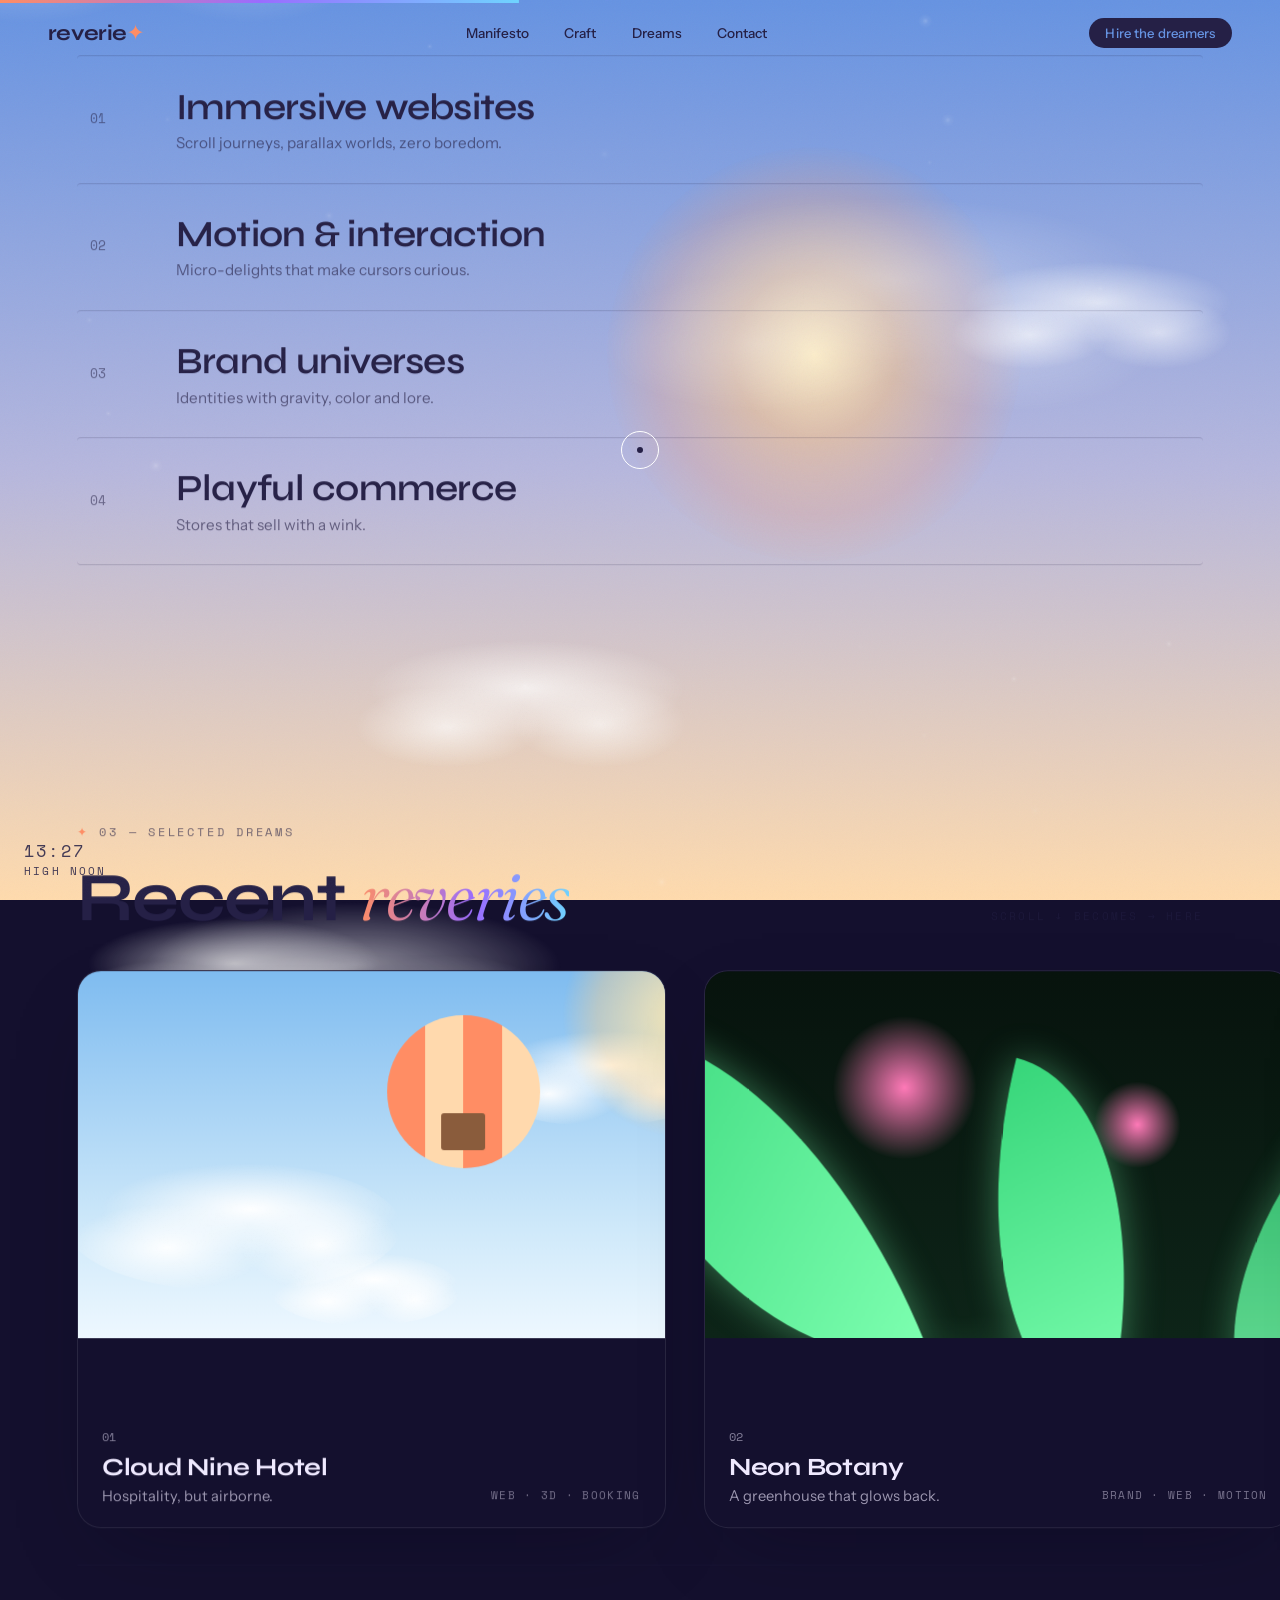
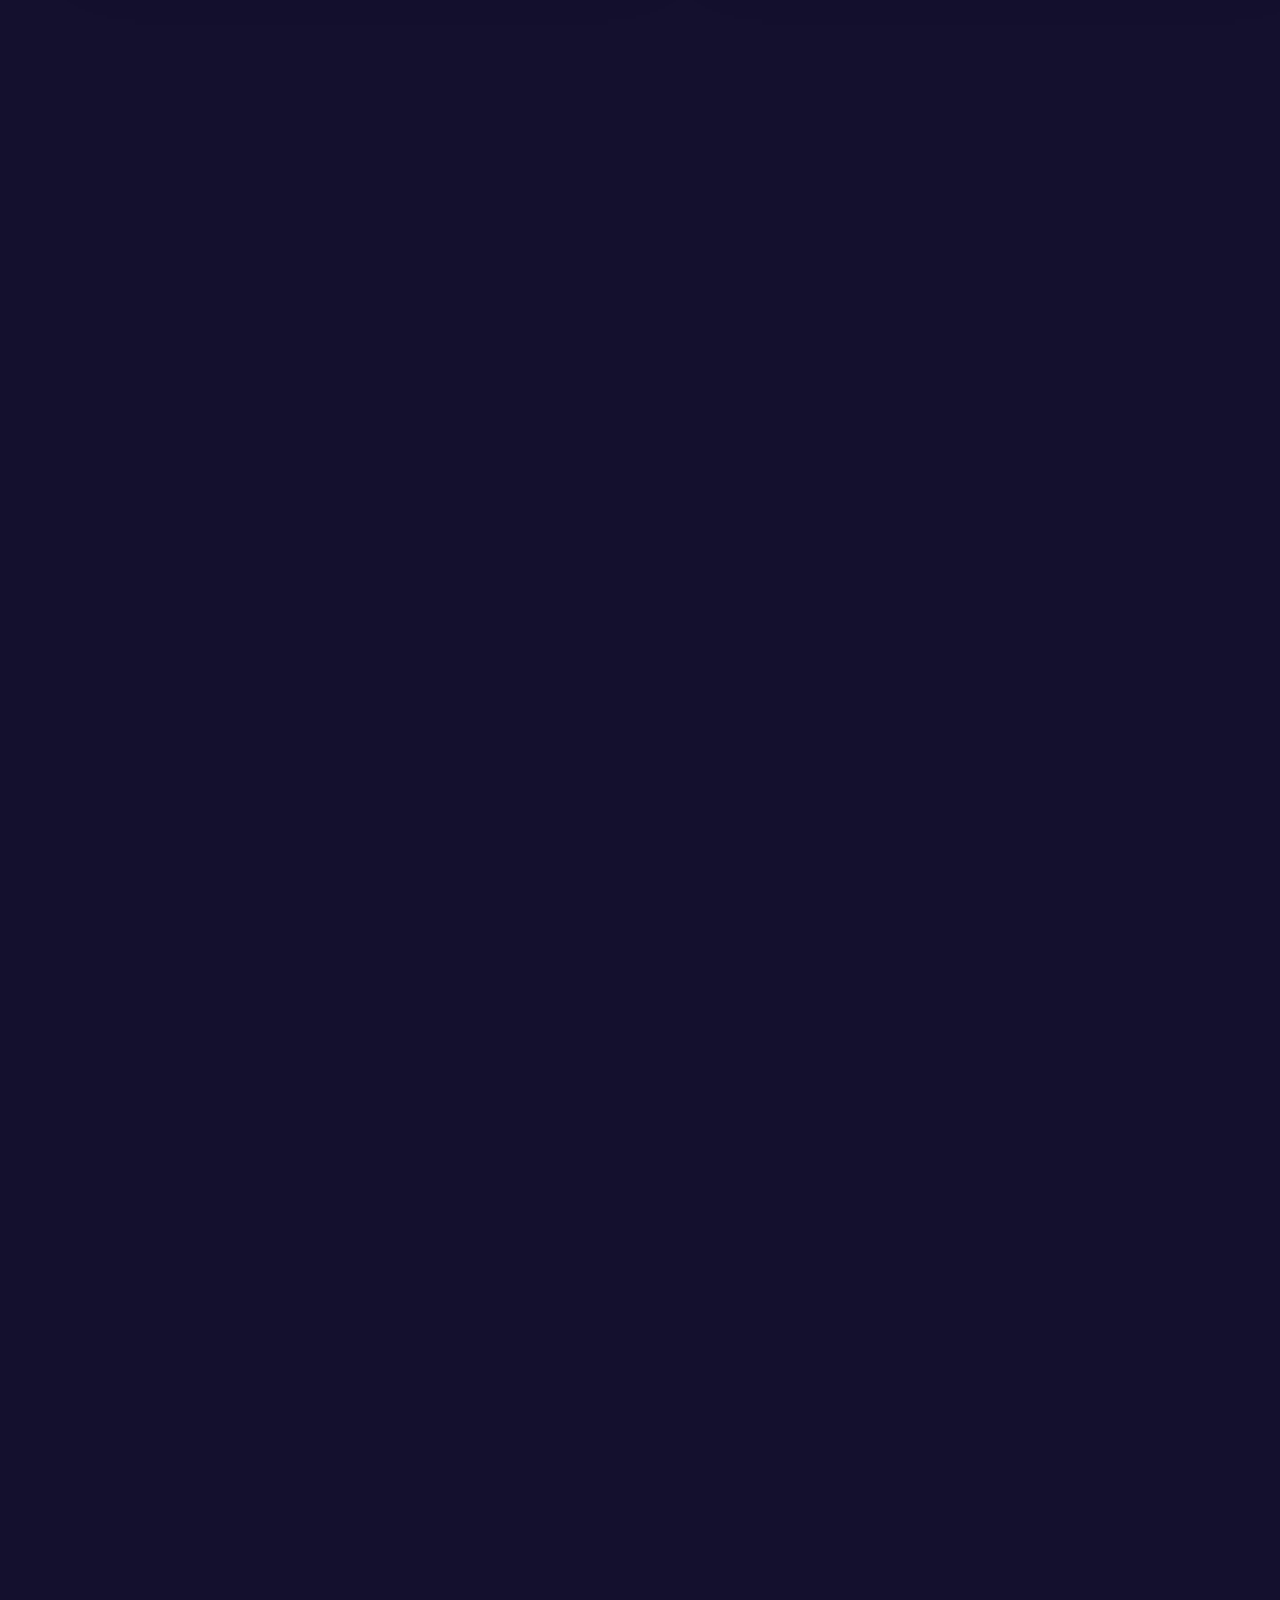
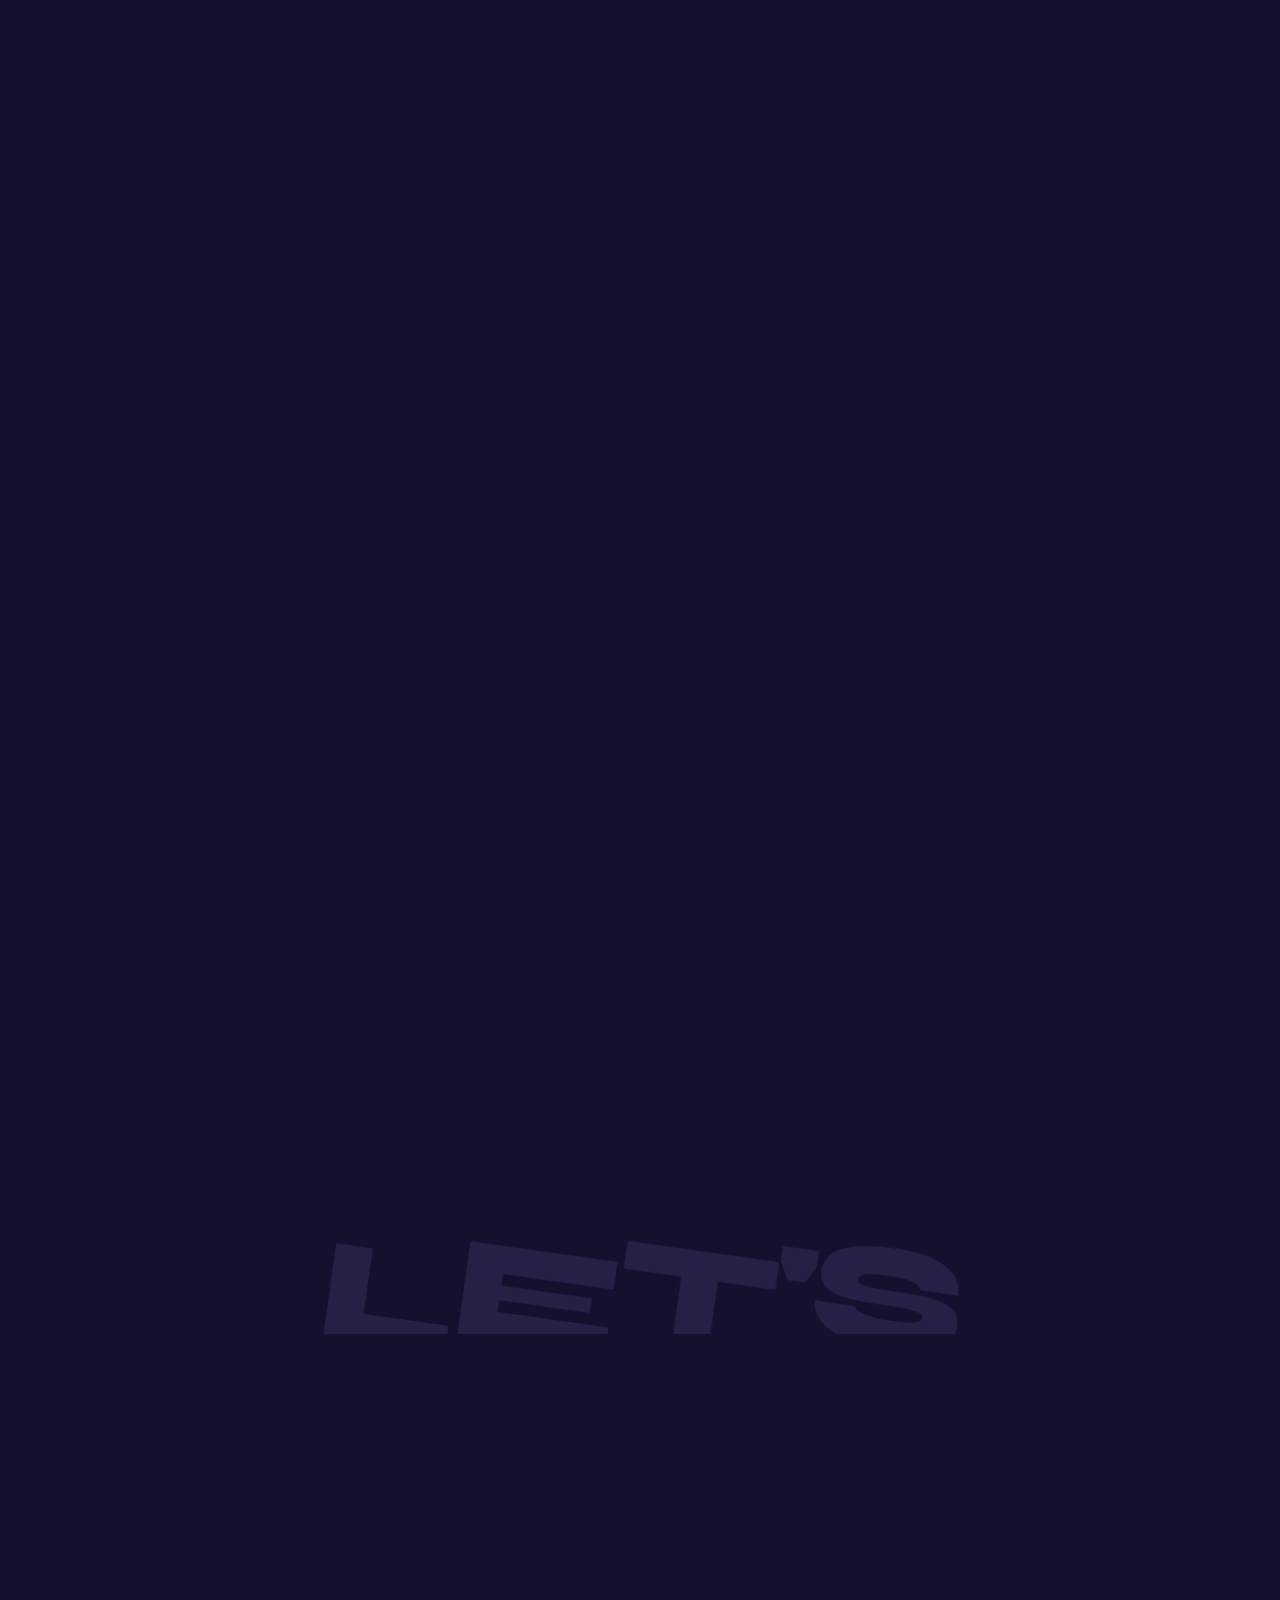
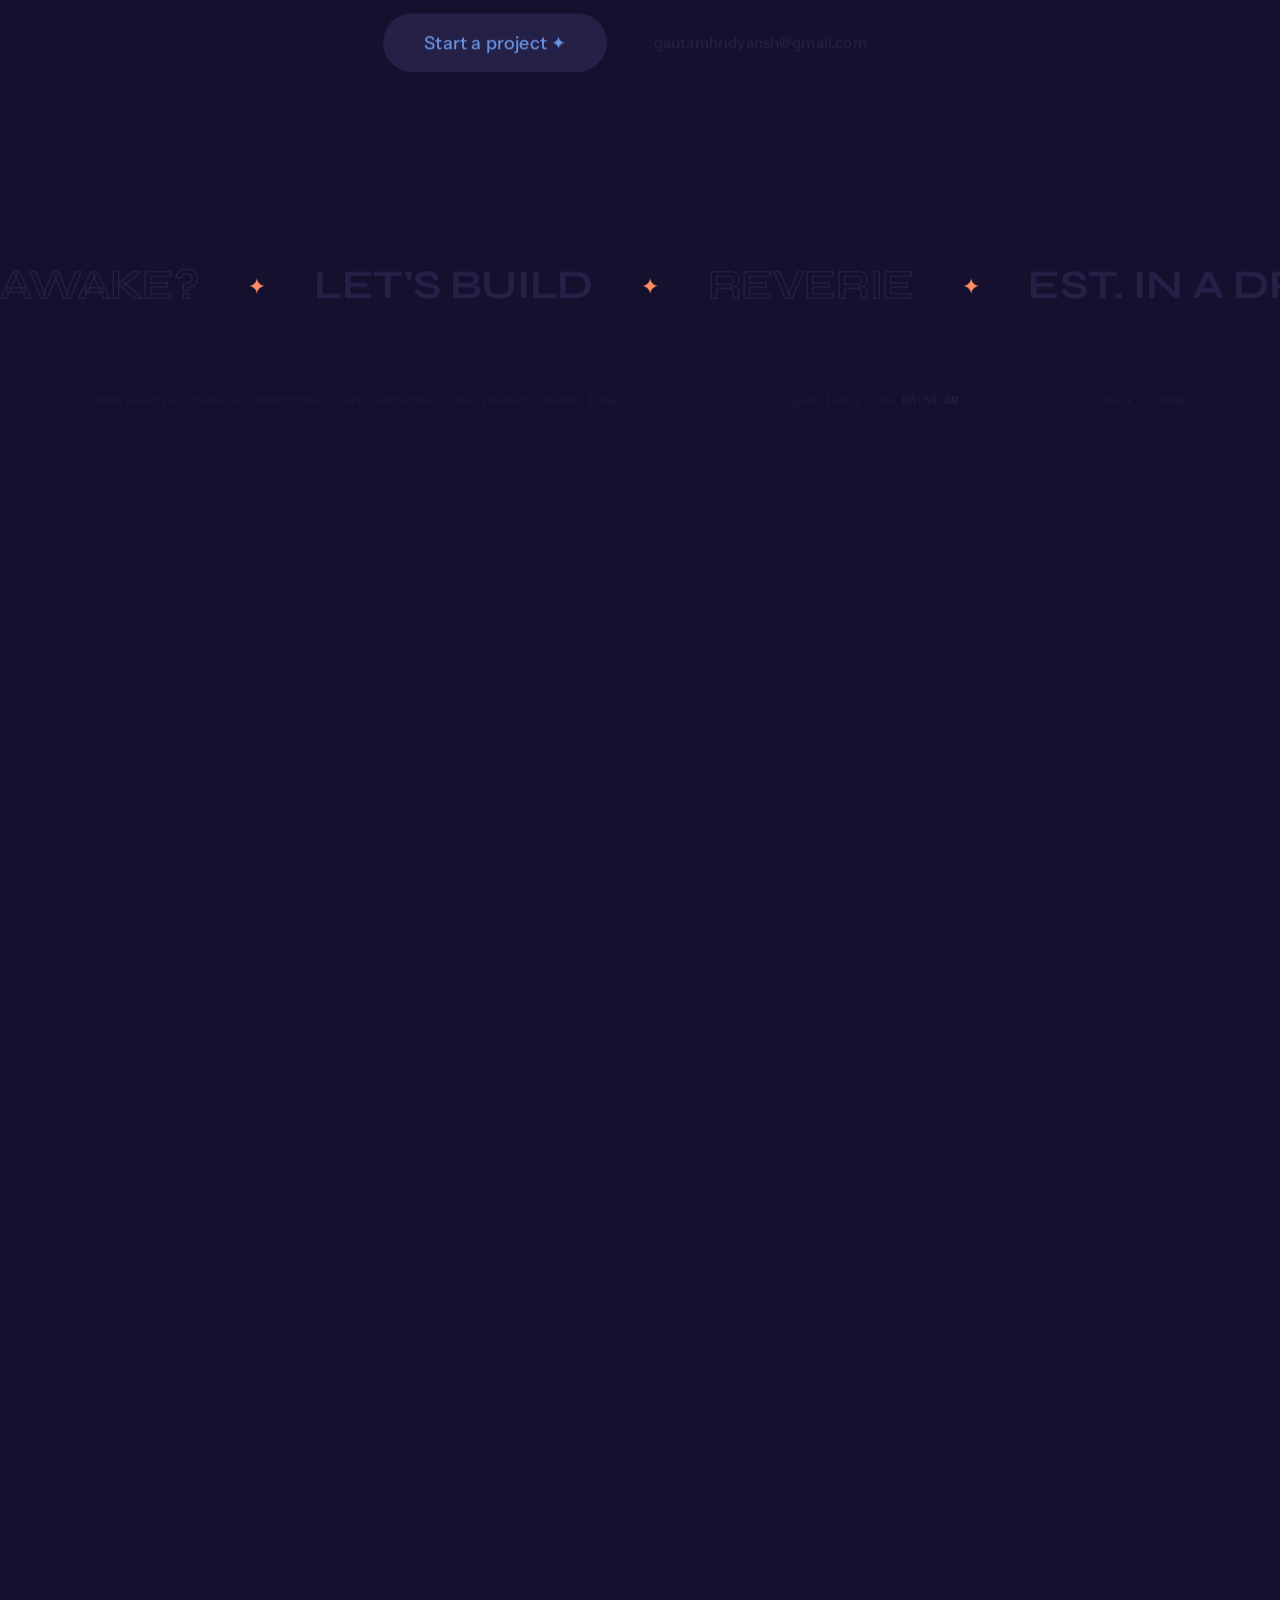
==== index.html @ 96cf9627 "Reverie + Lumen demo sites: dawn-to-midnight scroll journeys Reverie (/) — creative-studio demo: cus" ====
<!doctype html>
<html lang="en">
<head>
  <meta charset="utf-8">
  <meta name="viewport" content="width=device-width, initial-scale=1">
  <title>Reverie® — A Creative Studio for Impossible Ideas</title>
  <meta name="description" content="Reverie is a motion-first creative studio building playful, dreamlike web experiences. One scroll takes you from dawn to midnight.">
  <meta property="og:title" content="Reverie® — A Creative Studio for Impossible Ideas">
  <meta property="og:description" content="Playful, dreamlike, motion-first web experiences. Scroll from dawn to midnight.">
  <meta name="theme-color" content="#0b0820">
  <link rel="icon" href="data:image/svg+xml,%3Csvg xmlns='http://www.w3.org/2000/svg' viewBox='0 0 100 100'%3E%3Ctext y='.9em' font-size='90'%3E%E2%9C%A6%3C/text%3E%3C/svg%3E">
  <link rel="preconnect" href="https://fonts.googleapis.com">
  <link rel="preconnect" href="https://fonts.gstatic.com" crossorigin>
  <link href="https://fonts.googleapis.com/css2?family=Fraunces:ital,opsz,wght@1,9..144,300..500&family=Instrument+Sans:wght@400;500;600&family=Space+Mono&family=Syne:wght@500;600;700;800&display=swap" rel="stylesheet">
  <link rel="stylesheet" href="css/style.css">
</head>
<body>
<noscript>
  <style>
    #world{position:static!important}
    #loader,#cursor,#hint,#hud-clock,#bar,#stars,#fx,#grain{display:none!important}
    [data-reveal],[data-split],.hero-inner,.hero-cta{opacity:1!important;transform:none!important}
    body{background:#14102e;color:#efe9ff}
  </style>
</noscript>

<!-- scroll height proxy (the world itself is a fixed, translated layer) -->
<div id="spacer" aria-hidden="true"></div>

<!-- ambient backdrop layers -->
<div id="sky" aria-hidden="true"></div>
<div id="celestial" aria-hidden="true">
  <div id="sun"></div>
  <div id="moon"><i class="moon-core"></i><i class="moon-crater c1"></i><i class="moon-crater c2"></i></div>
</div>
<canvas id="stars" aria-hidden="true"></canvas>
<div id="auroras" aria-hidden="true"><i class="aurora au1"></i><i class="aurora au2"></i></div>
<div class="clouds" id="cloudsFar" aria-hidden="true"></div>
<div class="clouds" id="cloudsMid" aria-hidden="true"></div>

<!-- ✦ the world ✦ -->
<main id="world">

  <!-- HERO -->
  <section id="hero">
    <div class="hero-inner" data-speed="0.86">
      <p class="eyebrow hero-eyebrow">Reverie® — motion-first creative studio</p>
      <h1 class="hero-title">
        <span class="line clip"><span class="t-solid" data-split="chars">WE BUILD</span></span>
        <span class="line clip"><em class="t-serif" data-split="chars">impossible</em></span>
        <span class="line clip"><span class="t-solid" data-split="chars">WEBSITES</span></span>
      </h1>
      <p class="hero-sub">Playful, dreamlike web experiences with motion at the core.<br>
      One scroll takes you from dawn to midnight — go on, try it.</p>
      <div class="hero-cta">
        <a class="btn btn-solid magnetic" href="#dreams" data-cursor="link"><span class="btn-txt">See the dreams</span></a>
        <a class="btn btn-ghost magnetic" href="#contact" data-cursor="link"><span class="btn-txt">Start a project ✦</span></a>
      </div>
    </div>
    <div class="hero-orbs" aria-hidden="true">
      <div class="orb-wrap" data-depth="0.9"  style="--ox:6vw;  --oy:20vh"><i class="orb o1"></i></div>
      <div class="orb-wrap" data-depth="0.45" style="--ox:80vw; --oy:14vh"><i class="orb o2"></i></div>
      <div class="orb-wrap" data-depth="1.5"  style="--ox:72vw; --oy:66vh"><i class="orb o3"></i></div>
      <div class="orb-wrap" data-depth="0.7"  style="--ox:12vw; --oy:64vh"><i class="ring-deco"></i></div>
      <div class="orb-wrap" data-depth="1.1"  style="--ox:88vw; --oy:42vh"><i class="spark">✦</i></div>
      <div class="orb-wrap" data-depth="0.6"  style="--ox:24vw; --oy:10vh"><i class="spark s2">✦</i></div>
      <div class="orb-wrap" data-depth="1.3"  style="--ox:44vw; --oy:78vh"><i class="spark s3">✦</i></div>
    </div>
  </section>

  <!-- MARQUEE -->
  <div class="marquee" aria-hidden="true">
    <div class="mq-track">
      <span class="mq-item solid">Parallax worlds</span><span class="mq-star">✦</span>
      <span class="mq-item outline">Lucid scrolling</span><span class="mq-star">✦</span>
      <span class="mq-item solid">Motion graphics</span><span class="mq-star">✦</span>
      <span class="mq-item outline">Micro-delights</span><span class="mq-star">✦</span>
      <span class="mq-item solid">3D tilt</span><span class="mq-star">✦</span>
      <span class="mq-item outline">Magnetic buttons</span><span class="mq-star">✦</span>
      <span class="mq-item solid">Dream logic</span><span class="mq-star">✦</span>
      <!-- duplicate for seamless loop -->
      <span class="mq-item solid">Parallax worlds</span><span class="mq-star">✦</span>
      <span class="mq-item outline">Lucid scrolling</span><span class="mq-star">✦</span>
      <span class="mq-item solid">Motion graphics</span><span class="mq-star">✦</span>
      <span class="mq-item outline">Micro-delights</span><span class="mq-star">✦</span>
      <span class="mq-item solid">3D tilt</span><span class="mq-star">✦</span>
      <span class="mq-item outline">Magnetic buttons</span><span class="mq-star">✦</span>
      <span class="mq-item solid">Dream logic</span><span class="mq-star">✦</span>
    </div>
  </div>

  <!-- MANIFESTO — pinned, words reveal as you scroll -->
  <section id="manifesto" class="pin" data-pin>
    <div class="pin-stick">
      <div class="wrap mani-wrap">
        <p class="eyebrow">01 — Manifesto</p>
        <p class="mani" id="mani">Most websites are awake. Ours are <em>lucid.</em> We mix motion, story and a little mischief until your brand stops feeling like a page — and starts feeling like a <em>place</em> people never want to leave.</p>
        <p class="mani-hint">keep scrolling — the words follow you</p>
      </div>
    </div>
  </section>

  <!-- CRAFT / SERVICES -->
  <section id="craft">
    <div class="wrap">
      <p class="eyebrow" data-reveal>02 — What we conjure</p>
      <h2 class="h2" data-reveal data-d="1">Craft, <em>but make it float.</em></h2>
      <ul class="rows">
        <li class="row" data-peek="1" data-reveal data-cursor="link">
          <span class="r-num">01</span>
          <span class="r-main"><span class="r-title">Immersive websites</span><span class="r-tag">Scroll journeys, parallax worlds, zero boredom.</span></span>
          <span class="r-arr">→</span>
        </li>
        <li class="row" data-peek="2" data-reveal data-d="1" data-cursor="link">
          <span class="r-num">02</span>
          <span class="r-main"><span class="r-title">Motion &amp; interaction</span><span class="r-tag">Micro-delights that make cursors curious.</span></span>
          <span class="r-arr">→</span>
        </li>
        <li class="row" data-peek="3" data-reveal data-d="2" data-cursor="link">
          <span class="r-num">03</span>
          <span class="r-main"><span class="r-title">Brand universes</span><span class="r-tag">Identities with gravity, color and lore.</span></span>
          <span class="r-arr">→</span>
        </li>
        <li class="row" data-peek="4" data-reveal data-d="3" data-cursor="link">
          <span class="r-num">04</span>
          <span class="r-main"><span class="r-title">Playful commerce</span><span class="r-tag">Stores that sell with a wink.</span></span>
          <span class="r-arr">→</span>
        </li>
      </ul>
    </div>
    <div id="peek" aria-hidden="true"></div>
  </section>

  <!-- DREAMS — pinned horizontal gallery -->
  <section id="dreams" class="pin" data-pin data-gallery>
    <div class="pin-stick">
      <div class="wrap gal-head">
        <div>
          <p class="eyebrow">03 — Selected dreams</p>
          <h2 class="h2">Recent <em>reveries</em></h2>
        </div>
        <p class="gal-hint">scroll ↓ becomes → here</p>
      </div>
      <div id="track">

        <article class="dream tilt" data-cursor="view">
          <div class="dream-inner">
            <div class="dream-art art-hotel">
              <div class="scene">
                <i class="puff p1"></i><i class="puff p2"></i><i class="puff p3"></i>
                <i class="balloon"></i><i class="basket"></i>
                <i class="mini-sun"></i>
              </div>
            </div>
            <div class="dream-meta">
              <div><span class="d-index">01</span><h3>Cloud Nine Hotel</h3><p>Hospitality, but airborne.</p></div>
              <span class="d-tags">Web · 3D · Booking</span>
            </div>
            <i class="glare"></i>
          </div>
        </article>

        <article class="dream tilt" data-cursor="view">
          <div class="dream-inner">
            <div class="dream-art art-botany">
              <div class="scene">
                <i class="leaf l1"></i><i class="leaf l2"></i><i class="leaf l3"></i>
                <i class="bloom b1"></i><i class="bloom b2"></i>
                <i class="glow-pool"></i>
              </div>
            </div>
            <div class="dream-meta">
              <div><span class="d-index">02</span><h3>Neon Botany</h3><p>A greenhouse that glows back.</p></div>
              <span class="d-tags">Brand · Web · Motion</span>
            </div>
            <i class="glare"></i>
          </div>
        </article>

        <article class="dream tilt" data-cursor="view">
          <div class="dream-inner">
            <div class="dream-art art-orbit">
              <div class="scene">
                <i class="orbit-ring r1"></i><i class="orbit-ring r2"></i>
                <i class="planet"></i><i class="planet-ring"></i>
                <i class="sat"></i>
                <div class="eq"><i></i><i></i><i></i><i></i><i></i></div>
              </div>
            </div>
            <div class="dream-meta">
              <div><span class="d-index">03</span><h3>Orbit Radio</h3><p>Music broadcast from the moon.</p></div>
              <span class="d-tags">Web app · Audio · Identity</span>
            </div>
            <i class="glare"></i>
          </div>
        </article>

        <article class="dream tilt" data-cursor="view">
          <div class="dream-inner">
            <div class="dream-art art-arcade">
              <div class="scene">
                <i class="retro-sun"></i>
                <i class="grid-floor"></i>
              </div>
            </div>
            <div class="dream-meta">
              <div><span class="d-index">04</span><h3>Midnight Arcade</h3><p>Play after dark.</p></div>
              <span class="d-tags">Campaign · WebGL · Games</span>
            </div>
            <i class="glare"></i>
          </div>
        </article>

        <article class="dream tilt" data-cursor="view">
          <div class="dream-inner">
            <div class="dream-art art-planets">
              <div class="scene">
                <i class="paper-orbit"></i>
                <i class="pp pp1"></i>
                <i class="pp pp2"><i class="pp-ring"></i></i>
                <i class="pp pp3 face"></i>
                <span class="pp-star s1">✦</span><span class="pp-star s2">✦</span>
              </div>
            </div>
            <div class="dream-meta">
              <div><span class="d-index">05</span><h3>Paper Planets</h3><p>A storybook solar system.</p></div>
              <span class="d-tags">Editorial · Illustration · Web</span>
            </div>
            <i class="glare"></i>
          </div>
        </article>

        <article class="dream dream-cta" data-cursor="link" id="yourDream">
          <div class="dream-inner">
            <p class="cta-big">Your dream<br><em>here</em> →</p>
            <p class="cta-small">this slot is reserved for you</p>
          </div>
        </article>

      </div>
      <div class="gal-progress"><i id="galBar"></i></div>
    </div>
  </section>

  <!-- STATS -->
  <section id="stats">
    <div class="wrap stats-grid">
      <div class="stat" data-reveal><span class="stat-n"><span class="counter" data-count="37">0</span></span><span class="stat-l">worlds built</span></div>
      <div class="stat" data-reveal data-d="1"><span class="stat-n"><span class="counter" data-count="214">0</span>%</span><span class="stat-l">avg. sparkle increase</span></div>
      <div class="stat" data-reveal data-d="2"><span class="stat-n"><span class="counter" data-count="0" data-from="25">25</span></span><span class="stat-l">templates used, ever</span></div>
      <div class="stat" data-reveal data-d="3"><span class="stat-n"><span class="counter" data-count="inf">1</span></span><span class="stat-l">curiosity</span></div>
    </div>
  </section>

  <!-- NIGHT QUOTE -->
  <section id="night">
    <div class="wrap night-wrap">
      <p class="eyebrow" data-reveal>What clients dream about us</p>
      <blockquote class="quote" data-reveal="blur" data-d="1">“Working with Reverie felt like lucid dreaming — we pointed at something impossible and woke up with it <em>shipped.</em>”</blockquote>
      <p class="quote-who" data-reveal data-d="2"><i class="avatar">AK</i> Aanya Kapoor — founder, Somewhere Inc.</p>
    </div>
  </section>

  <!-- CONTACT -->
  <section id="contact">
    <div class="wrap contact-wrap">
      <p class="eyebrow" data-reveal>04 — Wake up with us</p>
      <h2 class="giant clip"><span class="wave" data-split="chars">LET'S DREAM</span></h2>
      <p class="giant-em clip"><em class="wave" data-split="chars">together</em></p>
      <p class="c-sub" data-reveal>Tell us the impossible thing. We'll bring the clouds.</p>
      <div class="hero-cta" data-reveal data-d="2">
        <a class="btn btn-solid btn-big magnetic" href="mailto:gautamhridyansh@gmail.com?subject=Let%27s%20build%20a%20dream%20%E2%9C%A6" data-cursor="link"><span class="btn-txt">Start a project ✦</span></a>
        <button class="btn btn-ghost magnetic" id="copyEmail" data-cursor="link" type="button"><span class="btn-txt">gautamhridyansh@gmail.com</span></button>
      </div>
    </div>
  </section>

  <!-- FOOTER -->
  <footer>
    <div class="marquee foot-mq" aria-hidden="true">
      <div class="mq-track">
        <span class="mq-item outline">Awake?</span><span class="mq-star">✦</span>
        <span class="mq-item solid">Let's build</span><span class="mq-star">✦</span>
        <span class="mq-item outline">Reverie</span><span class="mq-star">✦</span>
        <span class="mq-item solid">Est. in a dream</span><span class="mq-star">✦</span>
        <span class="mq-item outline">Awake?</span><span class="mq-star">✦</span>
        <span class="mq-item solid">Let's build</span><span class="mq-star">✦</span>
        <span class="mq-item outline">Reverie</span><span class="mq-star">✦</span>
        <span class="mq-item solid">Est. in a dream</span><span class="mq-star">✦</span>
      </div>
    </div>
    <div class="wrap foot-row">
      <span>© 2026 Reverie Studio — handcrafted, zero templates · <a href="lumen/" class="totop" data-cursor="link">our product dream: lumen° →</a></span>
      <span class="foot-time">your local time&nbsp;<b id="localTime">--:--</b></span>
      <a href="#hero" class="totop" data-cursor="link">back to dawn ↑</a>
    </div>
  </footer>

</main>

<!-- foreground ambient -->
<div class="clouds near" id="cloudsNear" aria-hidden="true"></div>
<canvas id="fx" aria-hidden="true"></canvas>
<div id="grain" aria-hidden="true"></div>

<!-- HUD -->
<div id="bar" aria-hidden="true"></div>
<div id="hud-clock" class="hud" aria-hidden="true"><b id="clockTime">05:47</b><span id="clockLabel">dawn</span></div>
<div id="hint" class="hud" aria-hidden="true"><span>scroll into the dream</span><i></i></div>

<nav id="nav">
  <a class="logo" href="#hero" data-cursor="link">reverie<span class="logo-star">✦</span></a>
  <div class="nav-links">
    <a href="#manifesto" data-cursor="link">Manifesto</a>
    <a href="#craft" data-cursor="link">Craft</a>
    <a href="#dreams" data-cursor="link">Dreams</a>
    <a href="#contact" data-cursor="link">Contact</a>
  </div>
  <a class="btn btn-pill magnetic" href="#contact" data-cursor="link"><span class="btn-txt">Hire the dreamers</span></a>
</nav>

<div id="toast" role="status" aria-live="polite"></div>

<div id="cursor" aria-hidden="true">
  <div class="c-ring"></div>
  <div class="c-label"></div>
  <div class="c-dot"></div>
</div>

<div id="loader" aria-hidden="true">
  <div class="load-center">
    <div class="load-mark">✦</div>
    <div class="load-pct" id="loadPct">00</div>
    <div class="load-word" id="loadWord">gathering stardust…</div>
  </div>
</div>

<script src="js/main.js" defer></script>
</body>
</html>
---- css/style.css ----
/* ============================================================
   REVERIE® — one scroll from dawn to midnight
   Hand-built. No frameworks, no templates.
   ============================================================ */

/* ---------- tokens ---------- */
:root {
  /* theme channels — LIVE-UPDATED BY JS as you scroll through the day */
  --ink: 36, 26, 68;        /* text color (rgb triplet) */
  --paper: 242, 168, 192;   /* text-on-ink color (rgb triplet) */

  /* fixed accents */
  --a1: #ff8d64;  /* coral */
  --a2: #9a6cff;  /* violet */
  --a3: #6fd4ff;  /* sky */
  --a4: #7dffb0;  /* mint */

  --f-disp: 'Syne', system-ui, sans-serif;
  --f-serif: 'Fraunces', Georgia, serif;
  --f-body: 'Instrument Sans', system-ui, -apple-system, sans-serif;
  --f-mono: 'Space Mono', ui-monospace, monospace;

  --e-out: cubic-bezier(.19, 1, .22, 1);
  --e-spring: cubic-bezier(.34, 1.56, .64, 1);
  --e-io: cubic-bezier(.76, 0, .24, 1);
}

/* ---------- base ---------- */
*, *::before, *::after { box-sizing: border-box; margin: 0; padding: 0; }

html {
  overflow-x: clip;
  scrollbar-gutter: stable;
}
html.lock { overflow: hidden; }

body {
  font-family: var(--f-body);
  color: rgb(var(--ink));
  background: #14102e; /* only visible for a frame before JS paints the sky */
  -webkit-font-smoothing: antialiased;
  text-rendering: optimizeLegibility;
  overflow-x: clip;
  overscroll-behavior-y: none;
}

::selection { background: var(--a2); color: #fff; }

:focus-visible { outline: 2px dashed var(--a2); outline-offset: 3px; border-radius: 4px; }

::-webkit-scrollbar { width: 11px; }
::-webkit-scrollbar-track { background: transparent; }
::-webkit-scrollbar-thumb {
  background: linear-gradient(180deg, var(--a1), var(--a2));
  border-radius: 99px;
  border: 3px solid transparent;
  background-clip: content-box;
}
@supports (scrollbar-color: red blue) {
  html { scrollbar-color: #9a6cff transparent; scrollbar-width: thin; }
}

body.fine, body.fine * { cursor: none !important; }

a { color: inherit; text-decoration: none; }
button { font: inherit; color: inherit; background: none; border: 0; }
img, svg, canvas { display: block; max-width: 100%; }

#spacer { width: 1px; }

/* ---------- shared bits ---------- */
.wrap { width: min(1200px, 88vw); margin-inline: auto; }

.eyebrow {
  font: 400 .72rem/1.4 var(--f-mono);
  text-transform: uppercase;
  letter-spacing: .24em;
  color: rgba(var(--ink), .62);
}
.eyebrow::before { content: '✦ '; color: var(--a1); }

.h2 {
  font: 700 clamp(2.3rem, 5.4vw, 4.4rem)/1.05 var(--f-disp);
  letter-spacing: -.02em;
  margin-top: 1.2rem;
}

/* dreamy italic accents */
.h2 em, .mani .mword.it, .quote em, .cta-big em {
  font-family: var(--f-serif);
  font-style: italic;
  font-weight: 340;
  background: linear-gradient(92deg, var(--a1), var(--a2) 55%, var(--a3));
  -webkit-background-clip: text;
  background-clip: text;
  -webkit-text-fill-color: transparent;
}

.clip { display: block; overflow: hidden; padding-block: .09em; margin-block: -.09em; }

/* split-text chars — animate in when parent gets .in */
[data-split] .word { display: inline-block; white-space: nowrap; }
[data-split] .ch {
  display: inline-block;
  transform: translateY(135%) rotate(8deg);
  transition: transform .95s var(--e-out);
  transition-delay: calc(var(--i) * 32ms);
  will-change: transform;
}
[data-split].in .ch { transform: none; }
/* after the entrance settles, chars become snappy + hoverable */
[data-split].settled .ch { transition: transform .3s var(--e-spring); transition-delay: 0s; }
.wave.settled .ch:hover { transform: translateY(-.12em) rotate(-5deg) scale(1.06); }

.t-serif .ch, .giant-em .ch {
  font-family: var(--f-serif);
  font-style: italic;
  font-weight: 340;
  background: linear-gradient(120deg, var(--a1), var(--a2));
  -webkit-background-clip: text;
  background-clip: text;
  -webkit-text-fill-color: transparent;
  filter: hue-rotate(calc(var(--i) * 7deg));
}

/* scroll reveals */
[data-reveal] {
  opacity: 0;
  transform: translateY(32px);
  transition:
    opacity 1s var(--e-out),
    transform 1s var(--e-out),
    filter 1s var(--e-out);
  transition-delay: calc(var(--rd, 0) * 100ms);
}
[data-reveal="blur"] { filter: blur(10px); }
[data-reveal].in { opacity: 1; transform: none; filter: blur(0); }

/* ---------- buttons ---------- */
.btn {
  position: relative;
  display: inline-flex;
  align-items: center;
  justify-content: center;
  padding: .95em 1.9em;
  border-radius: 999px;
  font: 500 .95rem/1 var(--f-body);
  letter-spacing: .01em;
  overflow: hidden;
  transition: color .35s, border-color .35s, background .35s, transform .5s var(--e-spring);
  will-change: transform;
}
.btn .btn-txt { position: relative; z-index: 1; display: inline-block; transition: transform .5s var(--e-spring); }
.btn::before {
  content: '';
  position: absolute; inset: 0;
  background: linear-gradient(100deg, var(--a1), var(--a2));
  transform: translateY(102%);
  transition: transform .4s var(--e-out);
  border-radius: inherit;
}
.btn:hover::before { transform: translateY(0); }
.btn-solid { background: rgb(var(--ink)); color: rgb(var(--paper)); }
.btn-solid:hover { color: #fff; }
.btn-ghost { border: 1px solid rgba(var(--ink), .35); color: rgb(var(--ink)); }
.btn-ghost:hover { color: #fff; border-color: transparent; }
.btn-pill { padding: .65em 1.25em; font-size: .82rem; background: rgb(var(--ink)); color: rgb(var(--paper)); }
.btn-pill:hover { color: #fff; }
.btn-big { padding: 1.15em 2.3em; font-size: 1.12rem; }

/* ============================================================
   FIXED AMBIENT LAYERS (painted by JS as you scroll)
   ============================================================ */

#sky {
  position: fixed; inset: 0; z-index: 1;
  background: linear-gradient(180deg, #8f7bd8 0%, #f2a8c0 52%, #ffd9ad 100%);
  pointer-events: none;
}

#celestial { position: fixed; inset: 0; z-index: 2; pointer-events: none; }
#sun {
  position: absolute; top: 0; left: 0;
  width: 46vmin; height: 46vmin; margin: -23vmin 0 0 -23vmin;
  border-radius: 50%;
  background: radial-gradient(circle,
    rgba(255, 236, 190, .95) 0%,
    rgba(255, 197, 132, .55) 28%,
    rgba(255, 160, 110, .22) 55%,
    transparent 72%);
  will-change: transform, opacity;
}
#moon {
  position: absolute; top: 0; left: 0;
  width: 11vmin; height: 11vmin; margin: -5.5vmin 0 0 -5.5vmin;
  will-change: transform, opacity;
}
#moon::before { /* halo */
  content: '';
  position: absolute; inset: -120%;
  border-radius: 50%;
  background: radial-gradient(circle, rgba(220, 226, 255, .28) 0%, transparent 62%);
}
.moon-core {
  position: absolute; inset: 0;
  border-radius: 50%;
  background: radial-gradient(circle at 36% 32%, #fdfaef, #d8d4e8 68%, #b6b0d4);
  box-shadow: 0 0 40px rgba(226, 222, 255, .35);
}
.moon-crater { position: absolute; border-radius: 50%; background: rgba(148, 140, 190, .35); }
.moon-crater.c1 { width: 22%; height: 22%; top: 24%; left: 56%; }
.moon-crater.c2 { width: 14%; height: 14%; top: 58%; left: 30%; }

#stars { position: fixed; inset: 0; z-index: 3; pointer-events: none; }

#auroras { position: fixed; inset: 0; z-index: 4; pointer-events: none; overflow: hidden; }
.aurora {
  position: absolute;
  width: 130vw; height: 46vh;
  border-radius: 50%;
  opacity: 0; /* JS drives with night depth */
  will-change: opacity, transform;
}
.aurora.au1 {
  top: -6vh; left: -22vw;
  background: linear-gradient(100deg, transparent 8%, rgba(125, 255, 176, .16) 34%, rgba(111, 212, 255, .17) 56%, transparent 88%);
  transform: rotate(-9deg);
  animation: auroraDrift 17s ease-in-out infinite alternate;
}
.aurora.au2 {
  top: 4vh; right: -30vw;
  background: linear-gradient(80deg, transparent 10%, rgba(154, 108, 255, .18) 40%, rgba(255, 141, 100, .1) 64%, transparent 90%);
  transform: rotate(7deg);
  animation: auroraDrift 23s ease-in-out infinite alternate-reverse;
}
@keyframes auroraDrift {
  from { translate: 0 0; scale: 1; }
  to   { translate: 4vw 2.5vh; scale: 1.06 1.12; }
}

.clouds { position: fixed; inset: 0; pointer-events: none; will-change: transform; }
#cloudsFar { z-index: 5; }
#cloudsMid { z-index: 5; }
#cloudsNear { z-index: 12; }
.cloud {
  position: absolute; top: 0; left: 0;
  width: var(--w, 30vw);
  aspect-ratio: 2.6 / 1;
  background:
    radial-gradient(closest-side at 28% 68%, rgba(255, 255, 255, .9), transparent),
    radial-gradient(closest-side at 52% 38%, rgba(255, 255, 255, .95), transparent),
    radial-gradient(closest-side at 74% 66%, rgba(255, 255, 255, .85), transparent);
  will-change: transform;
}

#world { position: fixed; top: 0; left: 0; width: 100%; z-index: 10; will-change: transform; }

#fx { position: fixed; inset: 0; z-index: 13; pointer-events: none; }

#grain {
  position: fixed; inset: 0; z-index: 14;
  pointer-events: none;
  opacity: .05;
  background-image: url("data:image/svg+xml,%3Csvg xmlns='http://www.w3.org/2000/svg' width='180' height='180'%3E%3Cfilter id='n'%3E%3CfeTurbulence type='fractalNoise' baseFrequency='0.9' numOctaves='2' stitchTiles='stitch'/%3E%3C/filter%3E%3Crect width='100%25' height='100%25' filter='url(%23n)' opacity='0.7'/%3E%3C/svg%3E");
  animation: grainJump .9s steps(1) infinite;
}
@keyframes grainJump {
  0%   { background-position: 0 0; }
  20%  { background-position: -60px 40px; }
  40%  { background-position: 40px -70px; }
  60%  { background-position: -80px -30px; }
  80%  { background-position: 70px 60px; }
  100% { background-position: 0 0; }
}

/* ============================================================
   HUD + NAV
   ============================================================ */
#bar {
  position: fixed; top: 0; left: 0; z-index: 15;
  width: 100%; height: 3px;
  background: linear-gradient(90deg, var(--a1), var(--a2), var(--a3));
  transform: scaleX(0);
  transform-origin: left;
  pointer-events: none;
}

.hud { position: fixed; z-index: 15; pointer-events: none; color: rgb(var(--ink)); }

#hud-clock {
  bottom: 1.3rem; left: 1.5rem;
  font: 400 .68rem/1.5 var(--f-mono);
  text-transform: uppercase; letter-spacing: .2em;
  opacity: 0;
  transition: opacity .8s 1.6s;
}
body.loaded #hud-clock { opacity: .85; }
#hud-clock b { display: block; font-size: 1.05rem; font-weight: 400; }

#hint {
  bottom: 1.3rem; right: 1.5rem;
  display: flex; align-items: center; gap: .7rem;
  font: 400 .68rem/1 var(--f-mono);
  text-transform: uppercase; letter-spacing: .2em;
  opacity: 0;
  transition: opacity .7s;
}
body.loaded #hint { opacity: .85; transition-delay: 2s; }
body.loaded.scrolled #hint { opacity: 0; transition-delay: 0s; }
#hint i { position: relative; width: 1px; height: 44px; background: rgba(var(--ink), .3); overflow: hidden; }
#hint i::after {
  content: '';
  position: absolute; left: -2px; top: 0;
  width: 5px; height: 5px; border-radius: 50%;
  background: var(--a1);
  animation: hintDrop 1.7s ease-in infinite;
}
@keyframes hintDrop {
  0% { transform: translateY(-6px); opacity: 0; }
  25% { opacity: 1; }
  85% { opacity: 1; }
  100% { transform: translateY(46px); opacity: 0; }
}

#nav {
  position: fixed; top: 0; left: 0; right: 0; z-index: 16;
  display: flex; align-items: center; justify-content: space-between;
  padding: 1.15rem clamp(1.2rem, 4vw, 3rem);
  color: rgb(var(--ink));
  opacity: 0; translate: 0 -12px;
  transition: opacity .8s .3s, translate .8s .3s;
}
body.loaded #nav { opacity: 1; translate: 0 0; }
.logo {
  font: 700 1.35rem/1 var(--f-disp);
  letter-spacing: -.03em;
}
.logo-star {
  display: inline-block;
  color: var(--a1);
  transition: transform .6s var(--e-spring);
}
.logo:hover .logo-star { transform: rotate(180deg) scale(1.25); }
.nav-links { display: flex; gap: 2.2rem; }
.nav-links a { position: relative; font: 500 .85rem/1 var(--f-body); padding: .4em 0; }
.nav-links a::after {
  content: '';
  position: absolute; left: 0; bottom: 0;
  width: 100%; height: 1.5px;
  background: currentColor;
  transform: scaleX(0);
  transform-origin: right;
  transition: transform .4s var(--e-out);
}
.nav-links a:hover::after { transform: scaleX(1); transform-origin: left; }

/* ============================================================
   LOADER
   ============================================================ */
#loader {
  position: fixed; inset: 0; z-index: 20;
  display: grid; place-items: center;
  background: radial-gradient(120% 120% at 50% 30%, #1a1145 0%, #0b0820 70%);
  color: #efe9ff;
  border-radius: 0 0 46% 46% / 0 0 7vh 7vh;
  transition: transform 1s var(--e-io);
  will-change: transform;
}
#loader.done { transform: translateY(-102%); }
#loader.gone { display: none; }
.load-center { text-align: center; transition: opacity .35s, scale .35s; }
#loader.done .load-center { opacity: 0; scale: .94; }
.load-mark {
  font-size: 1.7rem; color: var(--a1);
  animation: markSpin 2.4s var(--e-spring) infinite;
}
@keyframes markSpin {
  0% { transform: rotate(0deg) scale(1); }
  50% { transform: rotate(180deg) scale(1.35); }
  100% { transform: rotate(360deg) scale(1); }
}
.load-pct {
  font: 800 clamp(4.5rem, 15vw, 9.5rem)/1 var(--f-disp);
  font-variant-numeric: tabular-nums;
  letter-spacing: -.04em;
  background: linear-gradient(100deg, #efe9ff, var(--a2) 70%, var(--a1));
  -webkit-background-clip: text;
  background-clip: text;
  -webkit-text-fill-color: transparent;
}
.load-word {
  font: italic 340 1.05rem/1.4 var(--f-serif);
  color: rgba(239, 233, 255, .68);
  min-height: 1.6em;
}

/* ============================================================
   HERO
   ============================================================ */
#hero {
  position: relative;
  min-height: 100vh;
  display: grid;
  place-items: center;
  padding: 16vh 6vw 12vh;
}
.hero-inner { position: relative; z-index: 2; text-align: center; will-change: transform; }
.hero-eyebrow, .hero-sub, .hero-cta {
  opacity: 0; translate: 0 26px;
  transition: opacity 1s var(--e-out), translate 1s var(--e-out);
}
body.loaded .hero-eyebrow { opacity: 1; translate: 0 0; transition-delay: .45s; }
body.loaded .hero-sub    { opacity: 1; translate: 0 0; transition-delay: 1.15s; }
body.loaded .hero-cta    { opacity: 1; translate: 0 0; transition-delay: 1.35s; }

.hero-title {
  margin: 2.6vh 0 3.5vh;
  font: 800 clamp(3.2rem, 11vw, 9.8rem)/0.98 var(--f-disp);
  letter-spacing: -.03em;
  text-transform: uppercase;
}
.hero-title .t-serif { text-transform: none; letter-spacing: -.01em; }
.hero-title .line { display: block; }

.hero-sub { font-size: clamp(.95rem, 1.4vw, 1.15rem); line-height: 1.65; color: rgba(var(--ink), .78); }
.hero-cta { display: flex; gap: 1rem; justify-content: center; margin-top: 3.4vh; flex-wrap: wrap; }

.hero-orbs { position: absolute; inset: 0; z-index: 1; pointer-events: none; }
.orb-wrap {
  position: absolute; left: var(--ox); top: var(--oy);
  scale: 0;
  transition: scale 1s var(--e-spring);
  will-change: transform;
}
body.loaded .orb-wrap { scale: 1; }
body.loaded .orb-wrap:nth-child(1) { transition-delay: 1.1s; }
body.loaded .orb-wrap:nth-child(2) { transition-delay: 1.25s; }
body.loaded .orb-wrap:nth-child(3) { transition-delay: 1.4s; }
body.loaded .orb-wrap:nth-child(4) { transition-delay: 1.5s; }
body.loaded .orb-wrap:nth-child(5) { transition-delay: 1.6s; }
body.loaded .orb-wrap:nth-child(6) { transition-delay: 1.7s; }
body.loaded .orb-wrap:nth-child(7) { transition-delay: 1.8s; }

.orb { display: block; border-radius: 50%; }
.orb.o1 { width: 27vmin; height: 27vmin; background: radial-gradient(circle, rgba(255, 141, 100, .55), transparent 70%); animation: floaty 9s ease-in-out infinite alternate; }
.orb.o2 { width: 21vmin; height: 21vmin; background: radial-gradient(circle, rgba(154, 108, 255, .5), transparent 70%); animation: floaty 11s ease-in-out infinite alternate-reverse; }
.orb.o3 { width: 13vmin; height: 13vmin; background: radial-gradient(circle, rgba(125, 255, 176, .5), transparent 70%); animation: floaty 7s ease-in-out infinite alternate; }
@keyframes floaty { from { transform: translateY(-14px); } to { transform: translateY(16px); } }

.ring-deco {
  display: block;
  width: 17vmin; height: 17vmin;
  border: 1.5px dashed rgba(var(--ink), .4);
  border-radius: 50%;
  animation: spin 26s linear infinite;
}
@keyframes spin { to { transform: rotate(360deg); } }

.spark { display: block; font-style: normal; font-size: 1.6rem; color: rgba(var(--ink), .8); animation: twinkle 2.6s ease-in-out infinite; }
.spark.s2 { font-size: 1.1rem; animation-delay: .9s; }
.spark.s3 { font-size: .85rem; animation-delay: 1.6s; }
@keyframes twinkle {
  0%, 100% { transform: scale(.6) rotate(0deg); opacity: .4; }
  50% { transform: scale(1.15) rotate(45deg); opacity: 1; }
}

/* ============================================================
   MARQUEE
   ============================================================ */
.marquee {
  overflow: hidden;
  padding: 2.8rem 0;
  border-block: 1px solid rgba(var(--ink), .16);
}
.mq-track {
  display: flex; align-items: center; gap: 3rem;
  width: max-content;
  animation: mq 26s linear infinite;
}
@keyframes mq { to { transform: translateX(-50%); } }
.mq-item {
  font: 700 clamp(1.5rem, 3.2vw, 2.6rem)/1 var(--f-disp);
  text-transform: uppercase;
  letter-spacing: -.01em;
  white-space: nowrap;
}
.mq-item.outline {
  color: transparent;
  -webkit-text-stroke: 1.5px rgb(var(--ink));
}
.mq-star { color: var(--a1); font-size: 1.4rem; }

/* ============================================================
   PIN SECTIONS (JS drives .pin-stick)
   ============================================================ */
.pin { position: relative; }
#manifesto { height: 300vh; }
.pin-stick { height: 100vh; will-change: transform; }

/* --- manifesto --- */
#manifesto .pin-stick { display: flex; align-items: center; }
.mani {
  margin-top: 3.5vh;
  max-width: 950px;
  font: 500 clamp(1.65rem, 3.4vw, 3rem)/1.5 var(--f-body);
  letter-spacing: -.01em;
}
.mani .mword { display: inline-block; will-change: opacity, transform, filter; }
.mani-hint {
  margin-top: 4.5vh;
  font: 400 .7rem/1 var(--f-mono);
  text-transform: uppercase; letter-spacing: .2em;
  color: rgba(var(--ink), .5);
  animation: pulse 2.4s ease-in-out infinite;
}
@keyframes pulse { 0%, 100% { opacity: .45; } 50% { opacity: 1; } }

/* ============================================================
   CRAFT / SERVICES
   ============================================================ */
#craft { position: relative; padding: 24vh 0 20vh; }
.rows { list-style: none; margin-top: 6vh; }
.row {
  display: grid;
  grid-template-columns: 4rem 1fr auto;
  align-items: center;
  gap: 1.4rem;
  padding: 1.9rem .8rem;
  border-top: 1px solid rgba(var(--ink), .18);
  border-radius: 4px;
  transition: background .4s, padding .4s;
}
.rows .row:last-child { border-bottom: 1px solid rgba(var(--ink), .18); }
.row:hover { background: rgba(var(--ink), .06); padding-inline: 1.4rem; }
.r-num { font: 400 .8rem/1 var(--f-mono); color: rgba(var(--ink), .55); }
.r-title {
  display: block;
  font: 600 clamp(1.5rem, 2.9vw, 2.4rem)/1.1 var(--f-disp);
  letter-spacing: -.02em;
  transition: transform .45s var(--e-out);
}
.row:hover .r-title { transform: translateX(14px); }
.r-tag { display: block; margin-top: .35rem; font-size: .95rem; color: rgba(var(--ink), .62); }
.r-arr {
  font-size: 1.7rem;
  opacity: 0; transform: translateX(-14px);
  transition: opacity .4s, transform .4s var(--e-out), color .4s;
}
.row:hover .r-arr { opacity: 1; transform: translateX(0); color: var(--a1); }

#peek {
  position: absolute; top: 0; left: 0; z-index: 3;
  width: 250px; height: 310px;
  border-radius: 20px;
  opacity: 0;
  pointer-events: none;
  box-shadow: 0 30px 70px -20px rgba(10, 6, 30, .45);
  will-change: transform, opacity;
  background: #201646;
}
#peek.pk1 { background: linear-gradient(165deg, #8ec9f2, #e9f5fc 70%), #8ec9f2; }
#peek.pk2 { background: radial-gradient(90% 70% at 30% 80%, rgba(125, 255, 176, .5), transparent 60%), radial-gradient(70% 60% at 75% 25%, rgba(255, 122, 184, .4), transparent 65%), #0a1d13; }
#peek.pk3 { background: radial-gradient(120% 90% at 50% 35%, #34246b 0%, #170f38 75%), #170f38; }
#peek.pk4 { background: repeating-linear-gradient(0deg, transparent 0 26px, rgba(255, 94, 138, .35) 26px 28px), linear-gradient(180deg, #160c3c, #3d1660), #3d1660; }
#peek::after {
  content: '✦';
  position: absolute; inset: 0;
  display: grid; place-items: center;
  color: rgba(255, 255, 255, .9);
  font-size: 1.5rem;
  text-shadow: 0 0 18px rgba(255, 255, 255, .6);
}

/* ============================================================
   DREAMS — horizontal gallery
   ============================================================ */
#dreams .pin-stick {
  display: flex;
  flex-direction: column;
  justify-content: center;
  gap: 4vh;
  overflow: hidden;
}
.gal-head { display: flex; align-items: flex-end; justify-content: space-between; gap: 2rem; }
.gal-hint {
  font: 400 .7rem/1 var(--f-mono);
  text-transform: uppercase; letter-spacing: .2em;
  color: rgba(var(--ink), .55);
  padding-bottom: .8rem;
  animation: pulse 2.4s ease-in-out infinite;
}

#track {
  position: relative;
  display: flex;
  gap: clamp(1.4rem, 3vw, 3rem);
  width: max-content;
  padding: 0 6vw;
  will-change: transform;
}

.dream {
  position: relative;
  width: clamp(320px, 46vw, 620px);
  height: min(62vh, 620px);
  flex-shrink: 0;
  perspective: 1000px;
}
.dream-inner {
  position: relative;
  width: 100%; height: 100%;
  display: flex; flex-direction: column;
  background: #14102e;
  color: #efe9ff;
  border: 1px solid rgba(255, 255, 255, .09);
  border-radius: 24px;
  overflow: hidden;
  transition: transform .25s ease-out, box-shadow .4s;
  transform-style: preserve-3d;
  box-shadow: 0 30px 80px -30px rgba(8, 5, 24, .35);
}
.dream:hover .dream-inner { box-shadow: 0 45px 110px -35px rgba(8, 5, 24, .55); }

.dream-art { position: relative; height: 66%; overflow: hidden; }
.scene { position: absolute; inset: -6% -12%; will-change: transform; }
.scene i, .scene span, .scene div { position: absolute; }

/* 01 — cloud nine hotel */
.art-hotel { background: linear-gradient(180deg, #7fbcf0 0%, #cfe9fa 70%, #eef8ff 100%); }
.art-hotel .puff {
  aspect-ratio: 2.6/1; border-radius: 50%;
  background:
    radial-gradient(closest-side at 30% 66%, rgba(255,255,255,.95), transparent),
    radial-gradient(closest-side at 55% 36%, rgba(255,255,255,.98), transparent),
    radial-gradient(closest-side at 76% 64%, rgba(255,255,255,.9), transparent);
}
.art-hotel .p1 { width: 46%; left: 6%; top: 52%; }
.art-hotel .p2 { width: 34%; right: 4%; top: 20%; animation: floaty 8s ease-in-out infinite alternate; }
.art-hotel .p3 { width: 26%; left: 34%; top: 74%; }
.art-hotel .balloon {
  width: 21%; aspect-ratio: 1; border-radius: 50%;
  left: 50%; top: 16%;
  background: linear-gradient(90deg, var(--a1) 0 25%, #ffd9ad 25% 50%, var(--a1) 50% 75%, #ffd9ad 75%);
  animation: balloonBob 6s ease-in-out infinite alternate;
}
.art-hotel .basket {
  width: 6%; aspect-ratio: 1.2/1;
  left: 57.5%; top: 40%;
  background: #8a5c3c; border-radius: 3px;
  animation: balloonBob 6s ease-in-out infinite alternate;
}
@keyframes balloonBob { from { transform: translateY(-8px) rotate(-2deg); } to { transform: translateY(10px) rotate(2.5deg); } }
.art-hotel .mini-sun {
  width: 34%; aspect-ratio: 1; border-radius: 50%;
  right: -8%; top: -14%;
  background: radial-gradient(circle, rgba(255, 235, 180, .95), rgba(255, 210, 140, .4) 50%, transparent 70%);
}

/* 02 — neon botany */
.art-botany { background: linear-gradient(180deg, #07130d 0%, #0d2418 100%); }
.art-botany .leaf {
  width: 30%; aspect-ratio: 1/1.9;
  border-radius: 0 100% 0 100%;
  background: linear-gradient(140deg, #37d67a, #7dffb0);
  box-shadow: 0 0 38px rgba(125, 255, 176, .4);
  transform-origin: bottom center;
}
.art-botany .l1 { left: 14%; bottom: -6%; rotate: -22deg; animation: sway 5s ease-in-out infinite alternate; }
.art-botany .l2 { left: 44%; bottom: -10%; rotate: 14deg; width: 24%; animation: sway 6.4s ease-in-out infinite alternate-reverse; }
.art-botany .l3 { right: 8%; bottom: -4%; rotate: 40deg; width: 20%; opacity: .85; animation: sway 4.6s ease-in-out infinite alternate; }
@keyframes sway { from { transform: rotate(-4deg); } to { transform: rotate(5deg); } }
.art-botany .bloom { border-radius: 50%; background: radial-gradient(circle, #ff7ab8, rgba(255, 122, 184, 0) 70%); }
.art-botany .b1 { width: 20%; aspect-ratio: 1; left: 30%; top: 16%; animation: twinkle 4s ease-in-out infinite; }
.art-botany .b2 { width: 12%; aspect-ratio: 1; right: 22%; top: 32%; animation: twinkle 5s 1s ease-in-out infinite; }
.art-botany .glow-pool {
  left: 0; right: 0; bottom: -30%; height: 55%;
  background: radial-gradient(50% 100% at 50% 100%, rgba(125, 255, 176, .28), transparent 75%);
}

/* 03 — orbit radio */
.art-orbit { background: radial-gradient(120% 100% at 50% 38%, #34246b 0%, #170f38 78%); }
.art-orbit .orbit-ring {
  border: 1.5px dashed rgba(255, 255, 255, .18);
  border-radius: 50%;
  left: 50%; top: 44%;
  translate: -50% -50%;
  animation: spin 40s linear infinite;
}
.art-orbit .r1 { width: 58%; aspect-ratio: 1; }
.art-orbit .r2 { width: 86%; aspect-ratio: 1; animation-duration: 70s; animation-direction: reverse; }
.art-orbit .planet {
  width: 26%; aspect-ratio: 1; border-radius: 50%;
  left: 50%; top: 44%;
  translate: -50% -50%;
  background: radial-gradient(circle at 32% 30%, #ffb37a, #ff7a9c 72%);
  box-shadow: 0 0 55px rgba(255, 122, 156, .5);
}
.art-orbit .planet-ring {
  width: 46%; height: 13%;
  left: 50%; top: 44%;
  translate: -50% -50%;
  border: 2px solid rgba(255, 255, 255, .4);
  border-radius: 50%;
  rotate: -16deg;
}
.art-orbit .sat {
  width: 9px; height: 9px; border-radius: 50%;
  background: #fff;
  box-shadow: 0 0 12px #fff;
  left: 50%; top: 44%;
  animation: orbitSat 9s linear infinite;
}
@keyframes orbitSat {
  from { transform: rotate(0deg) translateX(15vmin); }
  to   { transform: rotate(360deg) translateX(15vmin); }
}
.art-orbit .eq {
  left: 50%; bottom: 7%;
  translate: -50%;
  display: flex; gap: 5px;
  align-items: flex-end;
  height: 12%;
}
.art-orbit .eq i {
  position: static;
  width: 5px; height: 100%;
  border-radius: 3px;
  background: linear-gradient(180deg, var(--a3), var(--a2));
  transform-origin: bottom;
  animation: eq 1s ease-in-out infinite alternate;
}
.art-orbit .eq i:nth-child(2) { animation-delay: .15s; }
.art-orbit .eq i:nth-child(3) { animation-delay: .3s; }
.art-orbit .eq i:nth-child(4) { animation-delay: .45s; }
.art-orbit .eq i:nth-child(5) { animation-delay: .6s; }
@keyframes eq { from { transform: scaleY(.25); } to { transform: scaleY(1); } }

/* 04 — midnight arcade */
.art-arcade { background: linear-gradient(180deg, #160c3c 0%, #3d1660 62%, #241040 100%); }
.art-arcade .retro-sun {
  width: 46%; aspect-ratio: 1; border-radius: 50%;
  left: 50%; top: 34%;
  translate: -50% -50%;
  background: linear-gradient(180deg, #ffd76e, #ff5e8a);
  box-shadow: 0 0 70px rgba(255, 94, 138, .55);
  overflow: hidden;
}
.art-arcade .retro-sun::after {
  content: '';
  position: absolute; left: 0; right: 0; bottom: 0; height: 58%;
  background: repeating-linear-gradient(180deg, transparent 0 11px, #2a1150 11px 17px);
}
.art-arcade .grid-floor {
  left: -30%; right: -30%; bottom: -4%; height: 46%;
  background:
    repeating-linear-gradient(90deg, rgba(255, 94, 138, .55) 0 2px, transparent 2px 56px),
    repeating-linear-gradient(0deg, rgba(255, 94, 138, .45) 0 2px, transparent 2px 26px);
  transform: perspective(260px) rotateX(56deg);
  transform-origin: 50% 0;
  -webkit-mask-image: linear-gradient(180deg, transparent 0, #000 26%);
  mask-image: linear-gradient(180deg, transparent 0, #000 26%);
  animation: gridRun 1.1s linear infinite;
}
@keyframes gridRun { from { background-position: 0 0, 0 0; } to { background-position: 0 0, 0 26px; } }

/* 05 — paper planets */
.art-planets { background: #fdf1e3; }
.art-planets .paper-orbit {
  width: 110%; aspect-ratio: 1;
  left: 50%; top: 66%;
  translate: -50% -50%;
  border: 2px dashed rgba(36, 26, 68, .28);
  border-radius: 50%;
  animation: spin 90s linear infinite;
}
.art-planets .pp { border-radius: 50%; }
.art-planets .pp1 { width: 17%; aspect-ratio: 1; left: 14%; top: 22%; background: #ffb37a; animation: floaty 7s ease-in-out infinite alternate; }
.art-planets .pp2 { width: 27%; aspect-ratio: 1; right: 14%; top: 30%; background: #9a6cff; animation: floaty 9s ease-in-out infinite alternate-reverse; }
.art-planets .pp-ring {
  width: 150%; height: 34%;
  left: 50%; top: 50%;
  translate: -50% -50%;
  border: 3px solid rgba(36, 26, 68, .55);
  border-radius: 50%;
  rotate: -14deg;
}
.art-planets .pp3 { width: 13%; aspect-ratio: 1; left: 38%; bottom: 12%; background: #7dd6c0; animation: floaty 6s ease-in-out infinite alternate; }
.art-planets .face::before {
  content: '';
  position: absolute; left: 26%; top: 34%;
  width: 5px; height: 5px; border-radius: 50%;
  background: #24144a;
  box-shadow: 14px 0 0 #24144a;
}
.art-planets .face::after {
  content: '';
  position: absolute; left: 36%; top: 56%;
  width: 12px; height: 6px;
  border: 2px solid #24144a; border-top: 0;
  border-radius: 0 0 12px 12px;
}
.art-planets .pp-star { position: absolute; color: #24144a; font-size: 1rem; animation: twinkle 3s ease-in-out infinite; }
.art-planets .s1 { left: 56%; top: 14%; }
.art-planets .s2 { left: 8%; top: 64%; animation-delay: 1.2s; font-size: .8rem; }

/* card meta + cta card */
.dream-meta {
  flex: 1;
  display: flex; align-items: flex-end; justify-content: space-between;
  gap: 1rem;
  padding: 1.2rem 1.5rem 1.4rem;
}
.d-index { font: 400 .72rem/1 var(--f-mono); color: rgba(239, 233, 255, .5); }
.dream-meta h3 { font: 700 clamp(1.2rem, 2vw, 1.55rem)/1.15 var(--f-disp); margin-top: .5rem; letter-spacing: -.01em; }
.dream-meta p { margin-top: .3rem; font-size: .92rem; color: rgba(239, 233, 255, .62); }
.d-tags { font: 400 .68rem/1.6 var(--f-mono); text-transform: uppercase; letter-spacing: .12em; color: rgba(239, 233, 255, .45); text-align: right; }

.glare { position: absolute; inset: 0; border-radius: inherit; pointer-events: none; }

.dream-cta .dream-inner {
  background: transparent;
  border: 2px dashed rgba(var(--ink), .35);
  color: rgb(var(--ink));
  align-items: center; justify-content: center;
  gap: 1rem;
  transition: border-color .4s, background .4s;
}
.dream-cta:hover .dream-inner { border-color: var(--a2); background: rgba(154, 108, 255, .08); }
.cta-big { font: 700 clamp(2rem, 3.6vw, 3rem)/1.1 var(--f-disp); text-align: center; letter-spacing: -.02em; }
.cta-small { font: 400 .72rem/1 var(--f-mono); text-transform: uppercase; letter-spacing: .18em; color: rgba(var(--ink), .55); }

.gal-progress {
  height: 2px;
  margin: 0 6vw;
  background: rgba(var(--ink), .16);
  border-radius: 2px;
  overflow: hidden;
}
#galBar {
  display: block;
  height: 100%;
  background: linear-gradient(90deg, var(--a1), var(--a2));
  transform: scaleX(0);
  transform-origin: left;
}

/* ============================================================
   STATS
   ============================================================ */
#stats { padding: 22vh 0; }
.stats-grid { display: grid; grid-template-columns: repeat(4, 1fr); gap: 2.5rem 2rem; }
.stat { border-left: 1px solid rgba(var(--ink), .22); padding-left: 1.6rem; }
.stat-n {
  display: block;
  font: 800 clamp(2.8rem, 6.2vw, 5.4rem)/1 var(--f-disp);
  letter-spacing: -.03em;
  font-variant-numeric: tabular-nums;
}
.stat-l {
  display: block; margin-top: .7rem;
  font: 400 .74rem/1.5 var(--f-mono);
  text-transform: uppercase; letter-spacing: .16em;
  color: rgba(var(--ink), .6);
}

/* ============================================================
   NIGHT QUOTE
   ============================================================ */
#night { padding: 26vh 0; }
.quote {
  margin-top: 4vh;
  max-width: 1000px;
  font: italic 340 clamp(1.8rem, 3.7vw, 3.3rem)/1.4 var(--f-serif);
  letter-spacing: -.01em;
}
.quote-who {
  display: flex; align-items: center;
  margin-top: 4.5vh;
  font-size: .95rem;
  color: rgba(var(--ink), .7);
}
.avatar {
  display: inline-grid; place-items: center;
  width: 46px; height: 46px;
  margin-right: .9rem;
  border-radius: 50%;
  background: linear-gradient(140deg, var(--a1), var(--a2));
  color: #fff;
  font: 400 .72rem/1 var(--f-mono);
  font-style: normal;
}

/* ============================================================
   CONTACT + FOOTER
   ============================================================ */
#contact { padding: 24vh 0 16vh; }
.contact-wrap {
  display: flex; flex-direction: column; align-items: center;
  text-align: center;
  width: min(1520px, 94vw); /* the giant headline needs more room than .wrap */
}
.giant {
  font: 800 clamp(3rem, 11.5vw, 10.5rem)/1 var(--f-disp);
  letter-spacing: -.035em;
  margin-top: 3vh;
}
.giant-em {
  font-size: clamp(2.4rem, 9vw, 8.3rem);
  line-height: 1.1;
  margin-top: -.5vh;
  rotate: -2deg;
}
.c-sub { margin: 4vh 0 4.5vh; font-size: 1.05rem; color: rgba(var(--ink), .75); }

footer { padding-top: 4vh; }
.foot-mq { border-bottom: 0; }
.foot-row {
  display: flex; align-items: center; justify-content: space-between;
  gap: 1.5rem; flex-wrap: wrap;
  padding: 2.5rem 0 2.8rem;
  font: 400 .74rem/1.6 var(--f-mono);
  color: rgba(var(--ink), .62);
}
.foot-time b { font-weight: 400; color: rgb(var(--ink)); }
.totop { transition: color .3s; }
.totop:hover { color: var(--a1); }

/* ============================================================
   TOAST + CURSOR
   ============================================================ */
#toast {
  position: fixed; left: 50%; bottom: 2.2rem; z-index: 17;
  translate: -50% 160%;
  background: rgb(var(--ink));
  color: rgb(var(--paper));
  font: 400 .8rem/1 var(--f-mono);
  padding: .95em 1.5em;
  border-radius: 999px;
  opacity: 0;
  transition: translate .5s var(--e-spring), opacity .4s;
  pointer-events: none;
  white-space: nowrap;
}
#toast.show { translate: -50% 0; opacity: 1; }

#cursor { display: none; }
body.fine #cursor { display: block; position: fixed; inset: 0; z-index: 18; pointer-events: none; }
.c-dot {
  position: fixed; top: 0; left: 0;
  width: 6px; height: 6px;
  border-radius: 50%;
  background: rgb(var(--ink));
}
.c-ring {
  position: fixed; top: 0; left: 0;
  width: 38px; height: 38px;
  border: 1.5px solid #fff;
  border-radius: 50%;
  mix-blend-mode: difference;
}
.c-label {
  position: fixed; top: 0; left: 0;
  background: rgb(var(--ink));
  color: rgb(var(--paper));
  font: 400 .64rem/1 var(--f-mono);
  text-transform: uppercase; letter-spacing: .16em;
  padding: .55em 1em;
  border-radius: 999px;
  opacity: 0; scale: .8;
  transition: opacity .25s, scale .25s var(--e-spring);
}
body.c-view .c-label { opacity: 1; scale: 1; }

/* ============================================================
   RESPONSIVE
   ============================================================ */
@media (max-width: 900px) {
  .nav-links { display: none; }
  .stats-grid { grid-template-columns: repeat(2, 1fr); }
  .gal-head { flex-direction: column; align-items: flex-start; gap: .8rem; }
  .gal-hint { padding-bottom: 0; }
  .dream { width: 80vw; height: 56vh; }
  .row { grid-template-columns: 2.6rem 1fr auto; padding: 1.4rem .4rem; }
  #peek { display: none; }
  #hud-clock { left: 1rem; bottom: 1rem; }
  #hint { right: 1rem; bottom: 1rem; }
  .foot-row { flex-direction: column; align-items: flex-start; }
}

/* headless/debug hook — ?bare skips transition time */
html.bare *, html.bare *::before, html.bare *::after {
  transition-duration: 0s !important;
  transition-delay: 0s !important;
}

/* ============================================================
   REDUCED MOTION
   ============================================================ */
@media (prefers-reduced-motion: reduce) {
  *, *::before, *::after {
    animation-duration: .01ms !important;
    animation-iteration-count: 1 !important;
    transition-duration: .01ms !important;
    transition-delay: 0s !important;
  }
}
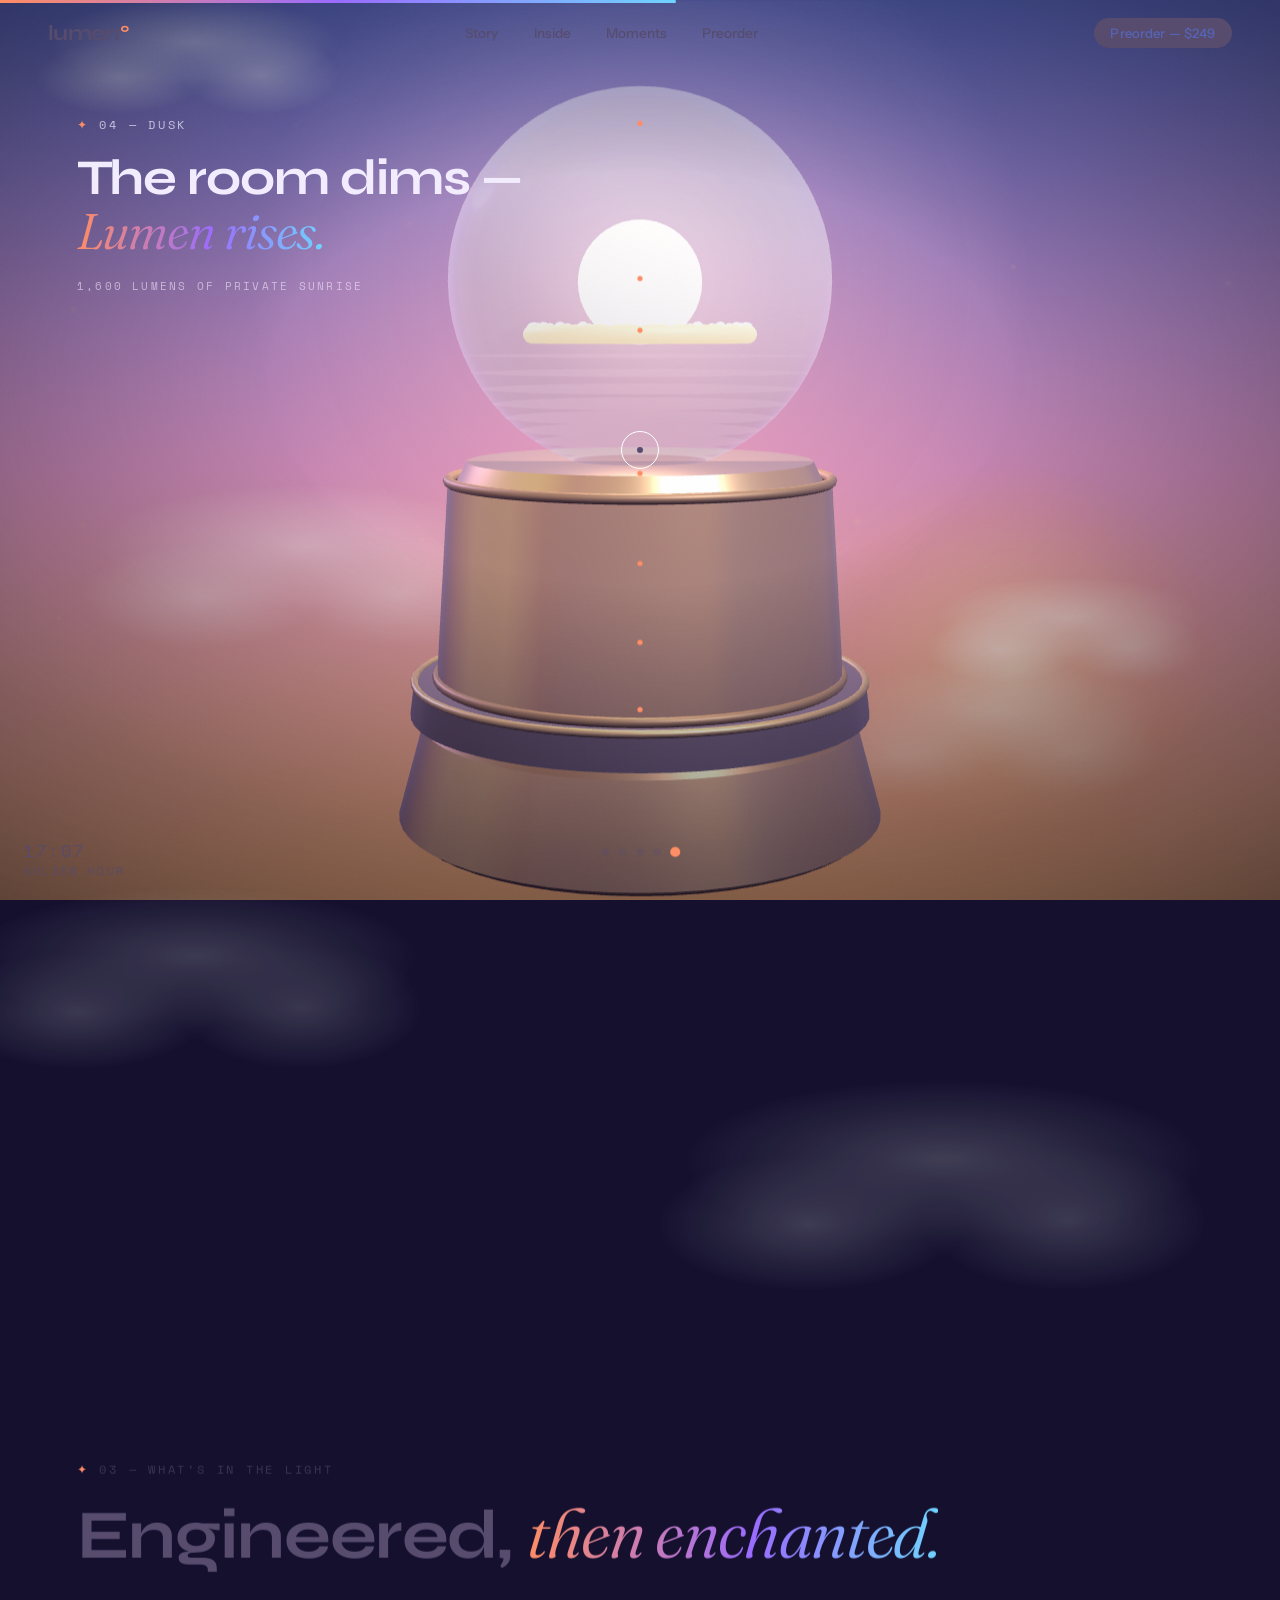
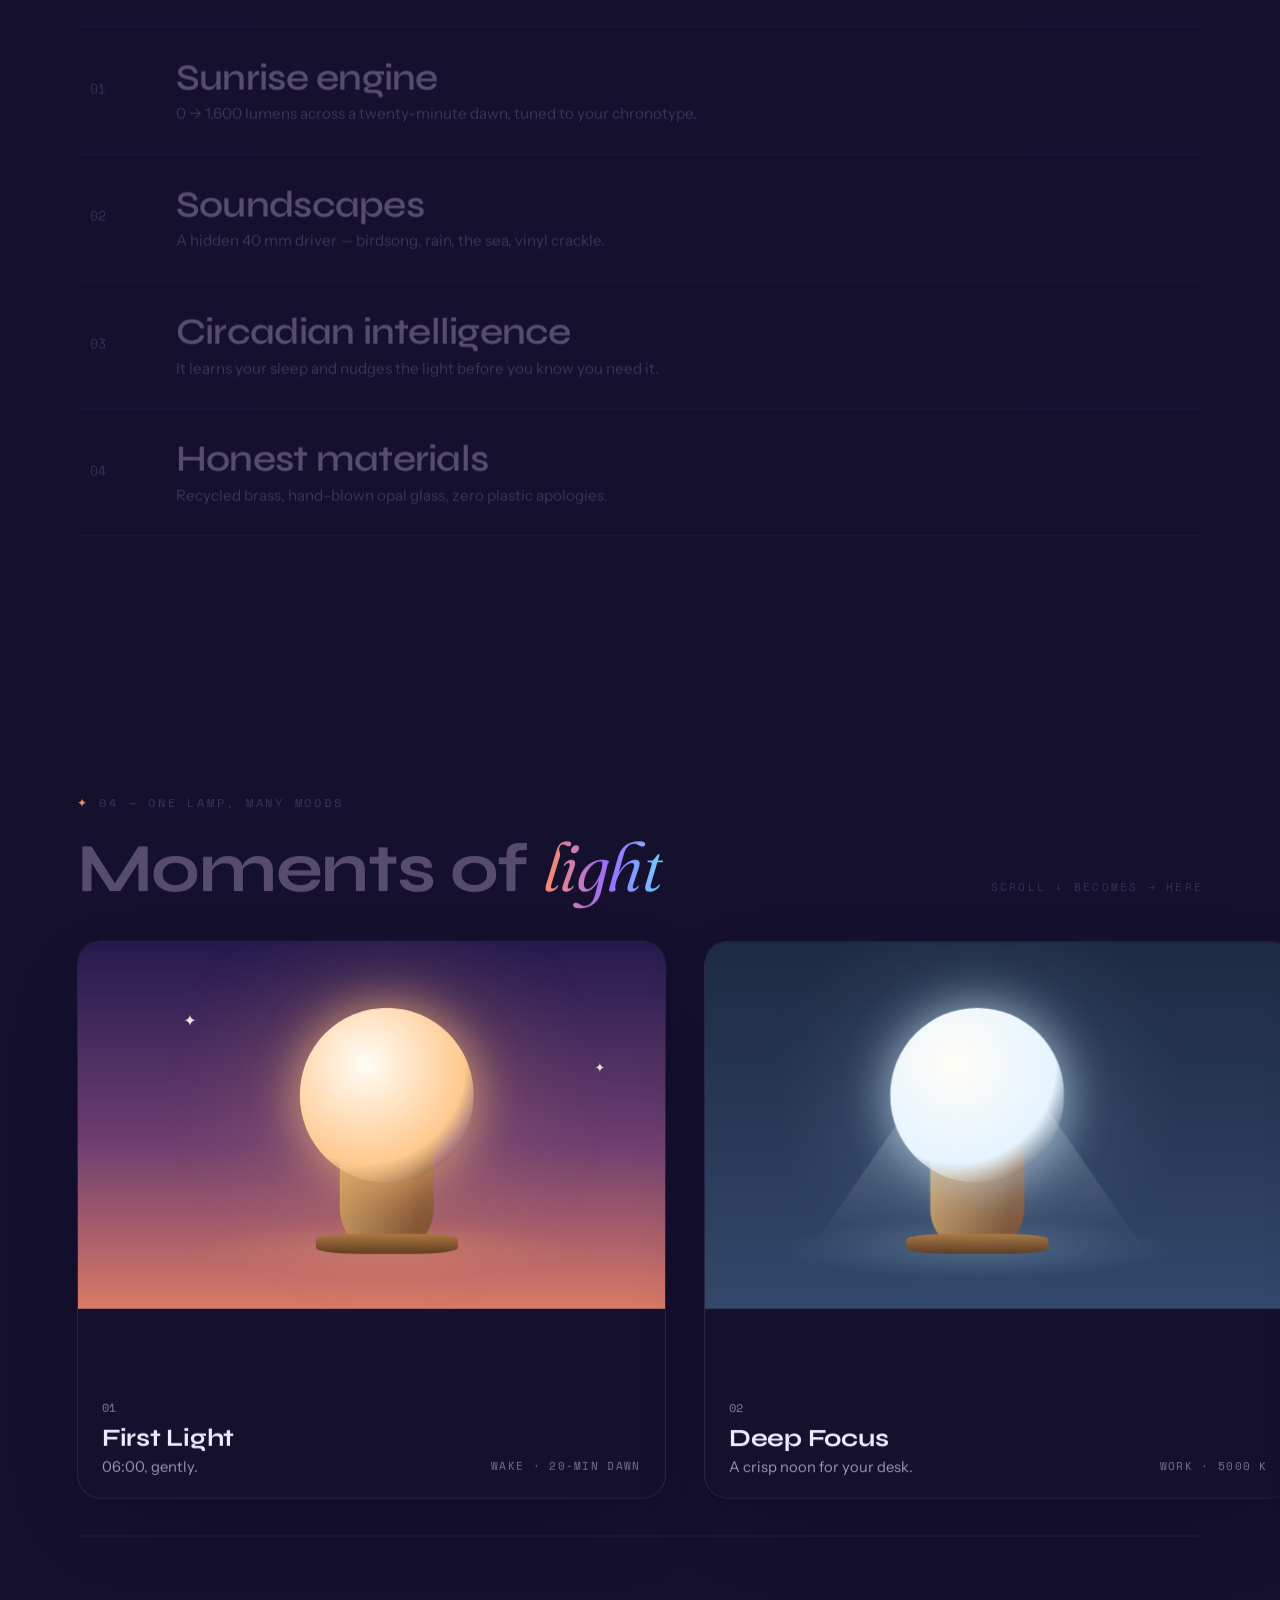
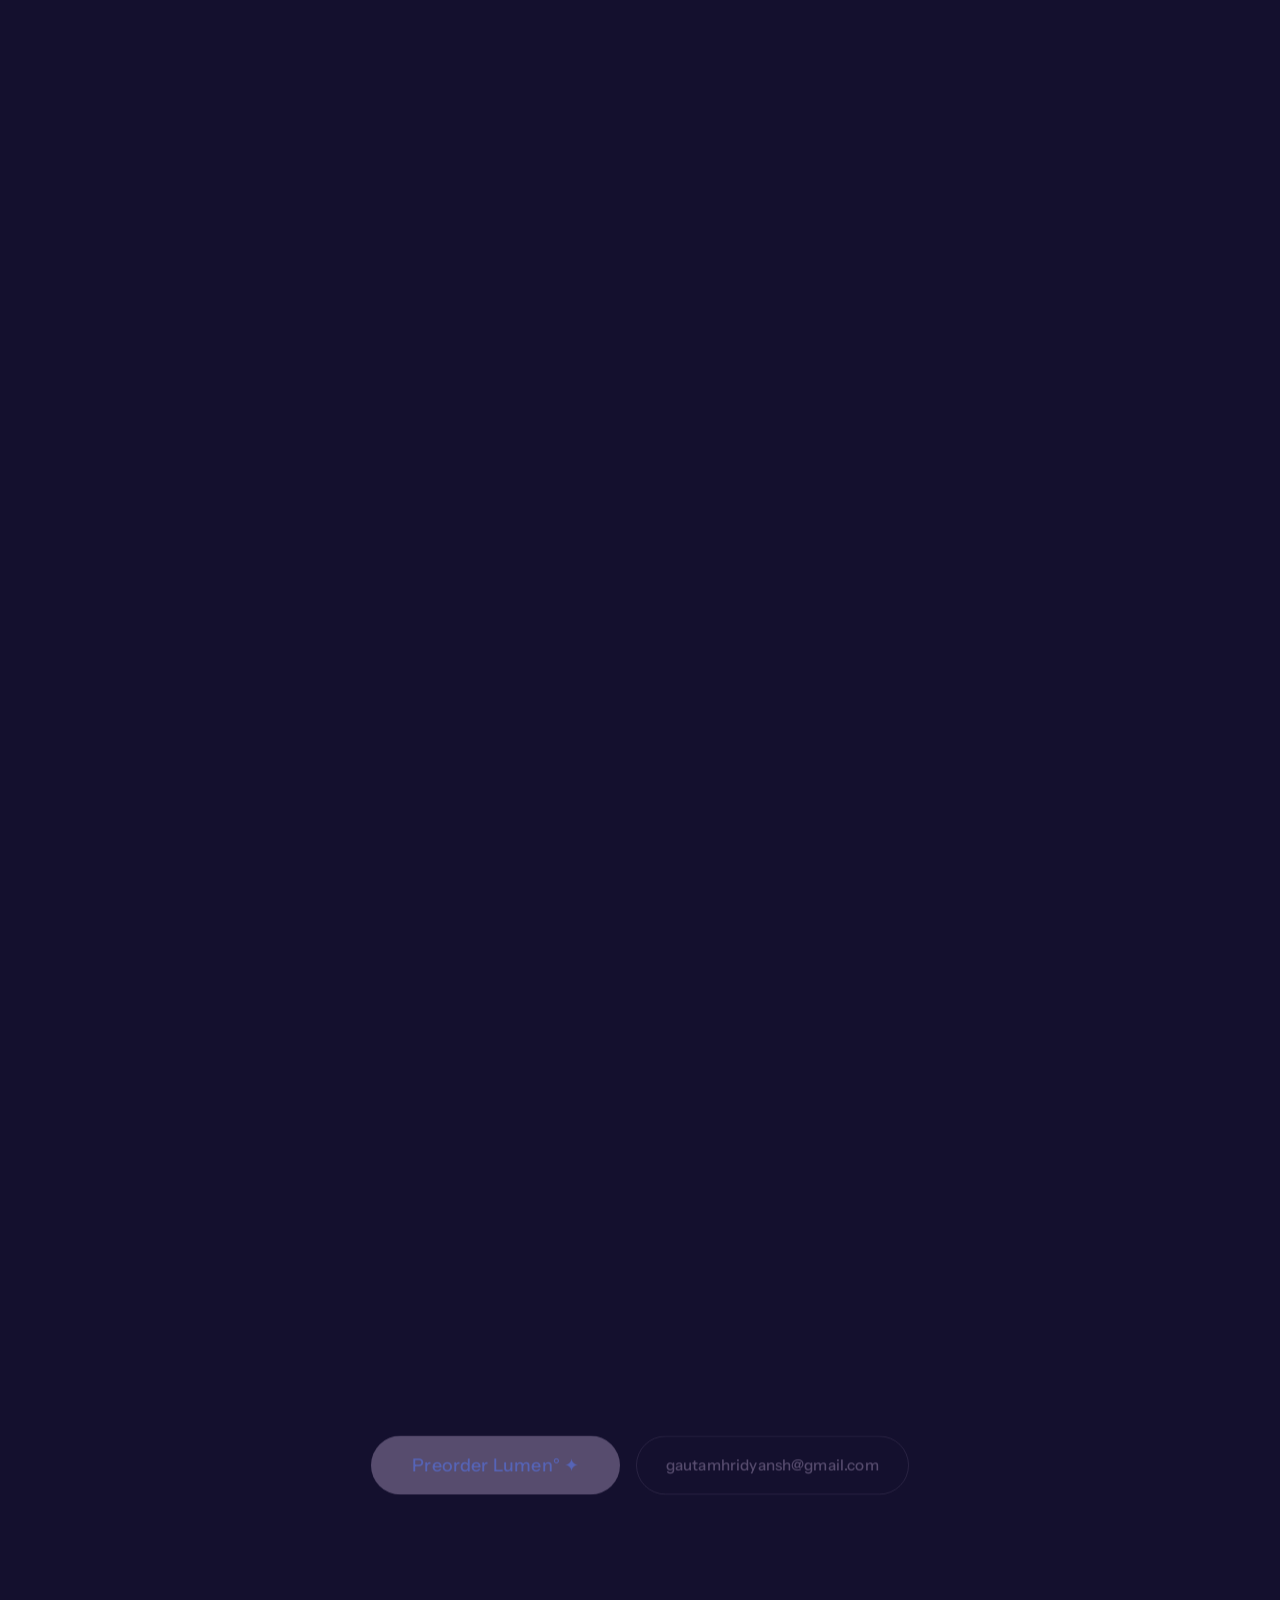
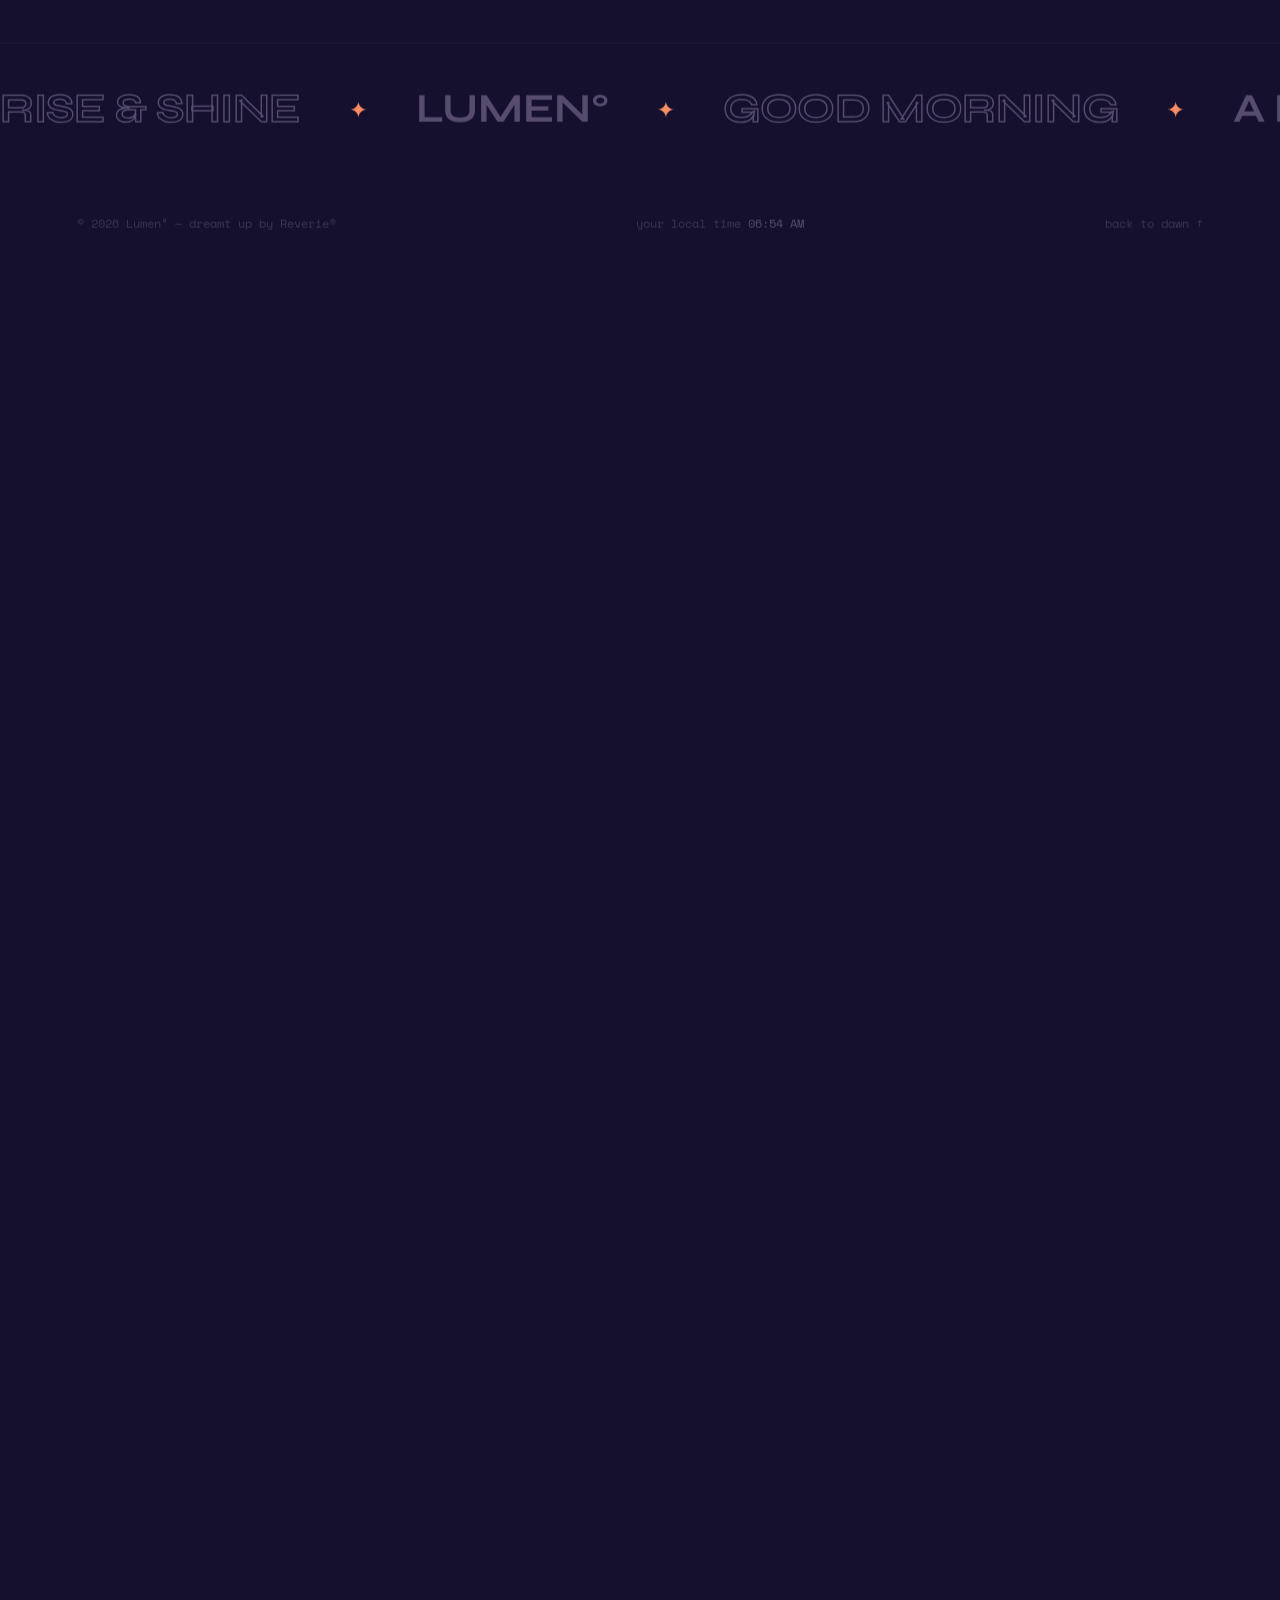
==== commit 266035b3: "Restructure: LUMEN° product site at repo root This repo is the product-site demo only — the Lumen su" ====
--- a/index.html
+++ b/index.html
@@ -3,12 +3,12 @@
 <head>
   <meta charset="utf-8">
   <meta name="viewport" content="width=device-width, initial-scale=1">
-  <title>Reverie® — A Creative Studio for Impossible Ideas</title>
-  <meta name="description" content="Reverie is a motion-first creative studio building playful, dreamlike web experiences. One scroll takes you from dawn to midnight.">
-  <meta property="og:title" content="Reverie® — A Creative Studio for Impossible Ideas">
-  <meta property="og:description" content="Playful, dreamlike, motion-first web experiences. Scroll from dawn to midnight.">
+  <title>Lumen° — A Lamp That Dreams It's the Sun</title>
+  <meta name="description" content="Lumen is a sunrise lamp: 1,600 lumens of private dawn in hand-blown glass and recycled brass. Scroll — it assembles itself, opens up, and powers on.">
+  <meta property="og:title" content="Lumen° — A Lamp That Dreams It's the Sun">
+  <meta property="og:description" content="A private sunrise for your bedside. Scroll it into existence.">
   <meta name="theme-color" content="#0b0820">
-  <link rel="icon" href="data:image/svg+xml,%3Csvg xmlns='http://www.w3.org/2000/svg' viewBox='0 0 100 100'%3E%3Ctext y='.9em' font-size='90'%3E%E2%9C%A6%3C/text%3E%3C/svg%3E">
+  <link rel="icon" href="data:image/svg+xml,%3Csvg xmlns='http://www.w3.org/2000/svg' viewBox='0 0 100 100'%3E%3Ctext y='.9em' font-size='90'%3E%E2%98%80%3C/text%3E%3C/svg%3E">
   <link rel="preconnect" href="https://fonts.googleapis.com">
   <link rel="preconnect" href="https://fonts.gstatic.com" crossorigin>
   <link href="https://fonts.googleapis.com/css2?family=Fraunces:ital,opsz,wght@1,9..144,300..500&family=Instrument+Sans:wght@400;500;600&family=Space+Mono&family=Syne:wght@500;600;700;800&display=swap" rel="stylesheet">
@@ -18,9 +18,10 @@
 <noscript>
   <style>
     #world{position:static!important}
-    #loader,#cursor,#hint,#hud-clock,#bar,#stars,#fx,#grain{display:none!important}
-    [data-reveal],[data-split],.hero-inner,.hero-cta{opacity:1!important;transform:none!important}
+    #loader,#cursor,#hint,#hud-clock,#bar,#stars,#fx,#grain,#lamp3d,#tagLines{display:none!important}
+    [data-reveal],[data-split],.hero-inner,.hero-cta,.pcap{opacity:1!important;transform:none!important}
     body{background:#14102e;color:#efe9ff}
+    html.no3d .p-fallback{display:grid!important}
   </style>
 </noscript>
 
@@ -38,23 +39,23 @@
 <div class="clouds" id="cloudsFar" aria-hidden="true"></div>
 <div class="clouds" id="cloudsMid" aria-hidden="true"></div>
 
-<!-- ✦ the world ✦ -->
+<!-- ☀ the world ☀ -->
 <main id="world">
 
   <!-- HERO -->
   <section id="hero">
     <div class="hero-inner" data-speed="0.86">
-      <p class="eyebrow hero-eyebrow">Reverie® — motion-first creative studio</p>
+      <p class="eyebrow hero-eyebrow">Lumen° — a sunrise, domesticated · a Reverie® concept</p>
       <h1 class="hero-title">
-        <span class="line clip"><span class="t-solid" data-split="chars">WE BUILD</span></span>
-        <span class="line clip"><em class="t-serif" data-split="chars">impossible</em></span>
-        <span class="line clip"><span class="t-solid" data-split="chars">WEBSITES</span></span>
+        <span class="line clip"><span class="t-solid" data-split="chars">A LAMP</span></span>
+        <span class="line clip"><em class="t-serif" data-split="chars">that dreams it&rsquo;s</em></span>
+        <span class="line clip"><span class="t-solid" data-split="chars">THE SUN</span></span>
       </h1>
-      <p class="hero-sub">Playful, dreamlike web experiences with motion at the core.<br>
-      One scroll takes you from dawn to midnight — go on, try it.</p>
+      <p class="hero-sub">Lumen wakes you with a twenty-minute private dawn — light, birdsong<br>
+      and warm brass. Scroll, and it will build itself in front of you.</p>
       <div class="hero-cta">
-        <a class="btn btn-solid magnetic" href="#dreams" data-cursor="link"><span class="btn-txt">See the dreams</span></a>
-        <a class="btn btn-ghost magnetic" href="#contact" data-cursor="link"><span class="btn-txt">Start a project ✦</span></a>
+        <a class="btn btn-solid magnetic" href="#genesis" data-cursor="link"><span class="btn-txt">Watch it come alive</span></a>
+        <a class="btn btn-ghost magnetic" href="#preorder" data-cursor="link"><span class="btn-txt">Preorder — $249 ✦</span></a>
       </div>
     </div>
     <div class="hero-orbs" aria-hidden="true">
@@ -71,59 +72,111 @@
   <!-- MARQUEE -->
   <div class="marquee" aria-hidden="true">
     <div class="mq-track">
-      <span class="mq-item solid">Parallax worlds</span><span class="mq-star">✦</span>
-      <span class="mq-item outline">Lucid scrolling</span><span class="mq-star">✦</span>
-      <span class="mq-item solid">Motion graphics</span><span class="mq-star">✦</span>
-      <span class="mq-item outline">Micro-delights</span><span class="mq-star">✦</span>
-      <span class="mq-item solid">3D tilt</span><span class="mq-star">✦</span>
-      <span class="mq-item outline">Magnetic buttons</span><span class="mq-star">✦</span>
-      <span class="mq-item solid">Dream logic</span><span class="mq-star">✦</span>
+      <span class="mq-item solid">Private sunrise</span><span class="mq-star">✦</span>
+      <span class="mq-item outline">1,600 lumens</span><span class="mq-star">✦</span>
+      <span class="mq-item solid">Circadian AI</span><span class="mq-star">✦</span>
+      <span class="mq-item outline">Hi-fi birdsong</span><span class="mq-star">✦</span>
+      <span class="mq-item solid">Hand-blown glass</span><span class="mq-star">✦</span>
+      <span class="mq-item outline">Recycled brass</span><span class="mq-star">✦</span>
+      <span class="mq-item solid">Zero alarms</span><span class="mq-star">✦</span>
       <!-- duplicate for seamless loop -->
-      <span class="mq-item solid">Parallax worlds</span><span class="mq-star">✦</span>
-      <span class="mq-item outline">Lucid scrolling</span><span class="mq-star">✦</span>
-      <span class="mq-item solid">Motion graphics</span><span class="mq-star">✦</span>
-      <span class="mq-item outline">Micro-delights</span><span class="mq-star">✦</span>
-      <span class="mq-item solid">3D tilt</span><span class="mq-star">✦</span>
-      <span class="mq-item outline">Magnetic buttons</span><span class="mq-star">✦</span>
-      <span class="mq-item solid">Dream logic</span><span class="mq-star">✦</span>
+      <span class="mq-item solid">Private sunrise</span><span class="mq-star">✦</span>
+      <span class="mq-item outline">1,600 lumens</span><span class="mq-star">✦</span>
+      <span class="mq-item solid">Circadian AI</span><span class="mq-star">✦</span>
+      <span class="mq-item outline">Hi-fi birdsong</span><span class="mq-star">✦</span>
+      <span class="mq-item solid">Hand-blown glass</span><span class="mq-star">✦</span>
+      <span class="mq-item outline">Recycled brass</span><span class="mq-star">✦</span>
+      <span class="mq-item solid">Zero alarms</span><span class="mq-star">✦</span>
     </div>
   </div>
 
-  <!-- MANIFESTO — pinned, words reveal as you scroll -->
-  <section id="manifesto" class="pin" data-pin>
+  <!-- STORY — pinned, words reveal as you scroll -->
+  <section id="story" class="pin" data-pin>
     <div class="pin-stick">
       <div class="wrap mani-wrap">
-        <p class="eyebrow">01 — Manifesto</p>
-        <p class="mani" id="mani">Most websites are awake. Ours are <em>lucid.</em> We mix motion, story and a little mischief until your brand stops feeling like a page — and starts feeling like a <em>place</em> people never want to leave.</p>
+        <p class="eyebrow">01 — The idea</p>
+        <p class="mani" id="mani">Alarms yank you out of sleep. Lumen <em>persuades</em> you — it raises a small, private sun over your bedside and lets your body do what bodies have always done: <em>wake with the light.</em></p>
         <p class="mani-hint">keep scrolling — the words follow you</p>
       </div>
     </div>
   </section>
 
-  <!-- CRAFT / SERVICES -->
-  <section id="craft">
+  <!-- GENESIS — pinned 3D: assemble → explode → reassemble → power on -->
+  <section id="genesis" class="pin" data-pin data-product>
+    <div class="pin-stick">
+      <div id="stage">
+        <canvas id="lamp3d" aria-label="3D model of the Lumen lamp assembling and opening into its parts"></canvas>
+        <div id="lampShadow" aria-hidden="true"></div>
+        <div id="roomdim" aria-hidden="true"></div>
+        <svg id="tagLines" aria-hidden="true"></svg>
+        <div id="tags" aria-hidden="true"></div>
+
+        <div class="pcaps">
+          <div class="pcap" data-cap="0">
+            <p class="eyebrow">02 — Genesis</p>
+            <h2 class="h2">From stardust, <em>a sun.</em></h2>
+            <p class="pcap-sub">scroll — lumen assembles itself</p>
+          </div>
+          <div class="pcap" data-cap="1">
+            <p class="eyebrow">02 — Genesis</p>
+            <h2 class="h2">Designed <em>whole.</em></h2>
+            <p class="pcap-sub">one globe, one body, no seams</p>
+          </div>
+          <div class="pcap" data-cap="2">
+            <p class="eyebrow">03 — Inside</p>
+            <h2 class="h2">Every layer, <em>honest.</em></h2>
+            <p class="pcap-sub">keep scrolling to open it up</p>
+          </div>
+          <div class="pcap" data-cap="3">
+            <p class="eyebrow">03 — Inside</p>
+            <h2 class="h2">And back <em>to one.</em></h2>
+          </div>
+          <div class="pcap" data-cap="4">
+            <p class="eyebrow">04 — Dusk</p>
+            <h2 class="h2">The room dims — <em>Lumen rises.</em></h2>
+            <p class="pcap-sub">1,600 lumens of private sunrise</p>
+          </div>
+        </div>
+
+        <div class="pdots" aria-hidden="true"><i></i><i></i><i></i><i></i><i></i></div>
+
+        <!-- shown only when WebGL is unavailable -->
+        <div class="p-fallback" aria-hidden="true">
+          <div class="pf-lamp"><i class="pf-globe"></i><i class="pf-collar"></i><i class="pf-body"></i><i class="pf-base"></i></div>
+          <ul class="pf-list">
+            <li>Hand-blown opal globe</li><li>Photon core — 1,600 lm</li><li>48-LED sunrise halo</li>
+            <li>Silent cooling fins</li><li>40 mm soundscape driver</li><li>Circadian logic board</li>
+            <li>Recycled brass body &amp; base</li>
+          </ul>
+        </div>
+      </div>
+    </div>
+  </section>
+
+  <!-- FEATURES -->
+  <section id="features">
     <div class="wrap">
-      <p class="eyebrow" data-reveal>02 — What we conjure</p>
-      <h2 class="h2" data-reveal data-d="1">Craft, <em>but make it float.</em></h2>
+      <p class="eyebrow" data-reveal>03 — What&rsquo;s in the light</p>
+      <h2 class="h2" data-reveal data-d="1">Engineered, <em>then enchanted.</em></h2>
       <ul class="rows">
         <li class="row" data-peek="1" data-reveal data-cursor="link">
           <span class="r-num">01</span>
-          <span class="r-main"><span class="r-title">Immersive websites</span><span class="r-tag">Scroll journeys, parallax worlds, zero boredom.</span></span>
+          <span class="r-main"><span class="r-title">Sunrise engine</span><span class="r-tag">0 → 1,600 lumens across a twenty-minute dawn, tuned to your chronotype.</span></span>
           <span class="r-arr">→</span>
         </li>
         <li class="row" data-peek="2" data-reveal data-d="1" data-cursor="link">
           <span class="r-num">02</span>
-          <span class="r-main"><span class="r-title">Motion &amp; interaction</span><span class="r-tag">Micro-delights that make cursors curious.</span></span>
+          <span class="r-main"><span class="r-title">Soundscapes</span><span class="r-tag">A hidden 40 mm driver — birdsong, rain, the sea, vinyl crackle.</span></span>
           <span class="r-arr">→</span>
         </li>
         <li class="row" data-peek="3" data-reveal data-d="2" data-cursor="link">
           <span class="r-num">03</span>
-          <span class="r-main"><span class="r-title">Brand universes</span><span class="r-tag">Identities with gravity, color and lore.</span></span>
+          <span class="r-main"><span class="r-title">Circadian intelligence</span><span class="r-tag">It learns your sleep and nudges the light before you know you need it.</span></span>
           <span class="r-arr">→</span>
         </li>
         <li class="row" data-peek="4" data-reveal data-d="3" data-cursor="link">
           <span class="r-num">04</span>
-          <span class="r-main"><span class="r-title">Playful commerce</span><span class="r-tag">Stores that sell with a wink.</span></span>
+          <span class="r-main"><span class="r-title">Honest materials</span><span class="r-tag">Recycled brass, hand-blown opal glass, zero plastic apologies.</span></span>
           <span class="r-arr">→</span>
         </li>
       </ul>
@@ -131,13 +184,13 @@
     <div id="peek" aria-hidden="true"></div>
   </section>
 
-  <!-- DREAMS — pinned horizontal gallery -->
-  <section id="dreams" class="pin" data-pin data-gallery>
+  <!-- MOMENTS — pinned horizontal gallery -->
+  <section id="moments" class="pin" data-pin data-gallery>
     <div class="pin-stick">
       <div class="wrap gal-head">
         <div>
-          <p class="eyebrow">03 — Selected dreams</p>
-          <h2 class="h2">Recent <em>reveries</em></h2>
+          <p class="eyebrow">04 — One lamp, many moods</p>
+          <h2 class="h2">Moments of <em>light</em></h2>
         </div>
         <p class="gal-hint">scroll ↓ becomes → here</p>
       </div>
@@ -145,95 +198,87 @@
 
         <article class="dream tilt" data-cursor="view">
           <div class="dream-inner">
-            <div class="dream-art art-hotel">
-              <div class="scene">
-                <i class="puff p1"></i><i class="puff p2"></i><i class="puff p3"></i>
-                <i class="balloon"></i><i class="basket"></i>
-                <i class="mini-sun"></i>
-              </div>
-            </div>
-            <div class="dream-meta">
-              <div><span class="d-index">01</span><h3>Cloud Nine Hotel</h3><p>Hospitality, but airborne.</p></div>
-              <span class="d-tags">Web · 3D · Booking</span>
-            </div>
-            <i class="glare"></i>
-          </div>
-        </article>
-
-        <article class="dream tilt" data-cursor="view">
-          <div class="dream-inner">
-            <div class="dream-art art-botany">
-              <div class="scene">
-                <i class="leaf l1"></i><i class="leaf l2"></i><i class="leaf l3"></i>
-                <i class="bloom b1"></i><i class="bloom b2"></i>
-                <i class="glow-pool"></i>
-              </div>
-            </div>
-            <div class="dream-meta">
-              <div><span class="d-index">02</span><h3>Neon Botany</h3><p>A greenhouse that glows back.</p></div>
-              <span class="d-tags">Brand · Web · Motion</span>
-            </div>
-            <i class="glare"></i>
-          </div>
-        </article>
-
-        <article class="dream tilt" data-cursor="view">
-          <div class="dream-inner">
-            <div class="dream-art art-orbit">
-              <div class="scene">
-                <i class="orbit-ring r1"></i><i class="orbit-ring r2"></i>
-                <i class="planet"></i><i class="planet-ring"></i>
-                <i class="sat"></i>
-                <div class="eq"><i></i><i></i><i></i><i></i><i></i></div>
-              </div>
-            </div>
-            <div class="dream-meta">
-              <div><span class="d-index">03</span><h3>Orbit Radio</h3><p>Music broadcast from the moon.</p></div>
-              <span class="d-tags">Web app · Audio · Identity</span>
-            </div>
-            <i class="glare"></i>
-          </div>
-        </article>
-
-        <article class="dream tilt" data-cursor="view">
-          <div class="dream-inner">
-            <div class="dream-art art-arcade">
-              <div class="scene">
-                <i class="retro-sun"></i>
-                <i class="grid-floor"></i>
-              </div>
-            </div>
-            <div class="dream-meta">
-              <div><span class="d-index">04</span><h3>Midnight Arcade</h3><p>Play after dark.</p></div>
-              <span class="d-tags">Campaign · WebGL · Games</span>
-            </div>
-            <i class="glare"></i>
-          </div>
-        </article>
-
-        <article class="dream tilt" data-cursor="view">
-          <div class="dream-inner">
-            <div class="dream-art art-planets">
-              <div class="scene">
-                <i class="paper-orbit"></i>
-                <i class="pp pp1"></i>
-                <i class="pp pp2"><i class="pp-ring"></i></i>
-                <i class="pp pp3 face"></i>
-                <span class="pp-star s1">✦</span><span class="pp-star s2">✦</span>
-              </div>
-            </div>
-            <div class="dream-meta">
-              <div><span class="d-index">05</span><h3>Paper Planets</h3><p>A storybook solar system.</p></div>
-              <span class="d-tags">Editorial · Illustration · Web</span>
-            </div>
-            <i class="glare"></i>
-          </div>
-        </article>
-
-        <article class="dream dream-cta" data-cursor="link" id="yourDream">
-          <div class="dream-inner">
-            <p class="cta-big">Your dream<br><em>here</em> →</p>
-            <p class="cta-small">this slot is reserved for you</p>
+            <div class="dream-art art-first">
+              <div class="scene">
+                <i class="pool"></i><i class="m-stand"></i><i class="m-globe"></i>
+                <span class="m-spark s1">✦</span><span class="m-spark s2">✦</span>
+              </div>
+            </div>
+            <div class="dream-meta">
+              <div><span class="d-index">01</span><h3>First Light</h3><p>06:00, gently.</p></div>
+              <span class="d-tags">Wake · 20-min dawn</span>
+            </div>
+            <i class="glare"></i>
+          </div>
+        </article>
+
+        <article class="dream tilt" data-cursor="view">
+          <div class="dream-inner">
+            <div class="dream-art art-focus">
+              <div class="scene">
+                <i class="beam"></i><i class="pool"></i><i class="m-stand"></i><i class="m-globe"></i>
+              </div>
+            </div>
+            <div class="dream-meta">
+              <div><span class="d-index">02</span><h3>Deep Focus</h3><p>A crisp noon for your desk.</p></div>
+              <span class="d-tags">Work · 5000 K</span>
+            </div>
+            <i class="glare"></i>
+          </div>
+        </article>
+
+        <article class="dream tilt" data-cursor="view">
+          <div class="dream-inner">
+            <div class="dream-art art-golden">
+              <div class="scene">
+                <i class="ray r1"></i><i class="ray r2"></i><i class="ray r3"></i>
+                <i class="pool"></i><i class="m-stand"></i><i class="m-globe"></i>
+              </div>
+            </div>
+            <div class="dream-meta">
+              <div><span class="d-index">03</span><h3>Golden Hour</h3><p>Slow evenings, poured in amber.</p></div>
+              <span class="d-tags">Unwind · 2200 K</span>
+            </div>
+            <i class="glare"></i>
+          </div>
+        </article>
+
+        <article class="dream tilt" data-cursor="view">
+          <div class="dream-inner">
+            <div class="dream-art art-aurora">
+              <div class="scene">
+                <i class="ribbon rb1"></i><i class="ribbon rb2"></i>
+                <i class="pool"></i><i class="m-stand"></i><i class="m-globe"></i>
+              </div>
+            </div>
+            <div class="dream-meta">
+              <div><span class="d-index">04</span><h3>Aurora</h3><p>The lamp, dreaming in color.</p></div>
+              <span class="d-tags">Play · 16M colors</span>
+            </div>
+            <i class="glare"></i>
+          </div>
+        </article>
+
+        <article class="dream tilt" data-cursor="view">
+          <div class="dream-inner">
+            <div class="dream-art art-ember">
+              <div class="scene">
+                <i class="m-moon"></i><span class="m-spark s1">✦</span>
+                <i class="pool"></i><i class="m-stand"></i><i class="m-globe"></i>
+              </div>
+            </div>
+            <div class="dream-meta">
+              <div><span class="d-index">05</span><h3>Ember</h3><p>Light that won&rsquo;t wake the house.</p></div>
+              <span class="d-tags">Night · 1 lm</span>
+            </div>
+            <i class="glare"></i>
+          </div>
+        </article>
+
+        <article class="dream dream-cta" data-cursor="link" id="yourBedside">
+          <div class="dream-inner">
+            <p class="cta-big">Your bedside<br><em>here</em> →</p>
+            <p class="cta-small">preorders open tonight</p>
           </div>
         </article>
 
@@ -245,31 +290,31 @@
   <!-- STATS -->
   <section id="stats">
     <div class="wrap stats-grid">
-      <div class="stat" data-reveal><span class="stat-n"><span class="counter" data-count="37">0</span></span><span class="stat-l">worlds built</span></div>
-      <div class="stat" data-reveal data-d="1"><span class="stat-n"><span class="counter" data-count="214">0</span>%</span><span class="stat-l">avg. sparkle increase</span></div>
-      <div class="stat" data-reveal data-d="2"><span class="stat-n"><span class="counter" data-count="0" data-from="25">25</span></span><span class="stat-l">templates used, ever</span></div>
-      <div class="stat" data-reveal data-d="3"><span class="stat-n"><span class="counter" data-count="inf">1</span></span><span class="stat-l">curiosity</span></div>
+      <div class="stat" data-reveal><span class="stat-n"><span class="counter" data-count="1600">0</span></span><span class="stat-l">lumens at full sun</span></div>
+      <div class="stat" data-reveal data-d="1"><span class="stat-n"><span class="counter" data-count="20">0</span></span><span class="stat-l">minute sunrises</span></div>
+      <div class="stat" data-reveal data-d="2"><span class="stat-n"><span class="counter" data-count="48">0</span></span><span class="stat-l">LEDs in the halo</span></div>
+      <div class="stat" data-reveal data-d="3"><span class="stat-n"><span class="counter" data-count="inf">1</span></span><span class="stat-l">moods</span></div>
     </div>
   </section>
 
   <!-- NIGHT QUOTE -->
   <section id="night">
     <div class="wrap night-wrap">
-      <p class="eyebrow" data-reveal>What clients dream about us</p>
-      <blockquote class="quote" data-reveal="blur" data-d="1">“Working with Reverie felt like lucid dreaming — we pointed at something impossible and woke up with it <em>shipped.</em>”</blockquote>
-      <p class="quote-who" data-reveal data-d="2"><i class="avatar">AK</i> Aanya Kapoor — founder, Somewhere Inc.</p>
-    </div>
-  </section>
-
-  <!-- CONTACT -->
-  <section id="contact">
+      <p class="eyebrow" data-reveal>What early risers say</p>
+      <blockquote class="quote" data-reveal="blur" data-d="1">&ldquo;The first morning, I honestly thought I&rsquo;d overslept into a perfect summer day. It was <em>6 a.m. in November.</em>&rdquo;</blockquote>
+      <p class="quote-who" data-reveal data-d="2"><i class="avatar">MS</i> Mira Solano — early tester, night owl (reformed)</p>
+    </div>
+  </section>
+
+  <!-- PREORDER -->
+  <section id="preorder">
     <div class="wrap contact-wrap">
-      <p class="eyebrow" data-reveal>04 — Wake up with us</p>
-      <h2 class="giant clip"><span class="wave" data-split="chars">LET'S DREAM</span></h2>
-      <p class="giant-em clip"><em class="wave" data-split="chars">together</em></p>
-      <p class="c-sub" data-reveal>Tell us the impossible thing. We'll bring the clouds.</p>
+      <p class="eyebrow" data-reveal>05 — First light ships winter 2026</p>
+      <h2 class="giant clip"><span class="wave" data-split="chars">WAKE UP</span></h2>
+      <p class="giant-em clip"><em class="wave" data-split="chars">brighter</em></p>
+      <p class="c-sub" data-reveal>$249 · free sunrise updates forever · 100-night guarantee.</p>
       <div class="hero-cta" data-reveal data-d="2">
-        <a class="btn btn-solid btn-big magnetic" href="mailto:gautamhridyansh@gmail.com?subject=Let%27s%20build%20a%20dream%20%E2%9C%A6" data-cursor="link"><span class="btn-txt">Start a project ✦</span></a>
+        <a class="btn btn-solid btn-big magnetic" href="mailto:gautamhridyansh@gmail.com?subject=Lumen%20preorder%20%E2%98%80" data-cursor="link"><span class="btn-txt">Preorder Lumen° ✦</span></a>
         <button class="btn btn-ghost magnetic" id="copyEmail" data-cursor="link" type="button"><span class="btn-txt">gautamhridyansh@gmail.com</span></button>
       </div>
     </div>
@@ -279,18 +324,18 @@
   <footer>
     <div class="marquee foot-mq" aria-hidden="true">
       <div class="mq-track">
-        <span class="mq-item outline">Awake?</span><span class="mq-star">✦</span>
-        <span class="mq-item solid">Let's build</span><span class="mq-star">✦</span>
-        <span class="mq-item outline">Reverie</span><span class="mq-star">✦</span>
-        <span class="mq-item solid">Est. in a dream</span><span class="mq-star">✦</span>
-        <span class="mq-item outline">Awake?</span><span class="mq-star">✦</span>
-        <span class="mq-item solid">Let's build</span><span class="mq-star">✦</span>
-        <span class="mq-item outline">Reverie</span><span class="mq-star">✦</span>
-        <span class="mq-item solid">Est. in a dream</span><span class="mq-star">✦</span>
+        <span class="mq-item outline">Rise &amp; shine</span><span class="mq-star">✦</span>
+        <span class="mq-item solid">Lumen°</span><span class="mq-star">✦</span>
+        <span class="mq-item outline">Good morning</span><span class="mq-star">✦</span>
+        <span class="mq-item solid">A Reverie dream</span><span class="mq-star">✦</span>
+        <span class="mq-item outline">Rise &amp; shine</span><span class="mq-star">✦</span>
+        <span class="mq-item solid">Lumen°</span><span class="mq-star">✦</span>
+        <span class="mq-item outline">Good morning</span><span class="mq-star">✦</span>
+        <span class="mq-item solid">A Reverie dream</span><span class="mq-star">✦</span>
       </div>
     </div>
     <div class="wrap foot-row">
-      <span>© 2026 Reverie Studio — handcrafted, zero templates · <a href="lumen/" class="totop" data-cursor="link">our product dream: lumen° →</a></span>
+      <span>© 2026 Lumen° — dreamt up by Reverie®</span>
       <span class="foot-time">your local time&nbsp;<b id="localTime">--:--</b></span>
       <a href="#hero" class="totop" data-cursor="link">back to dawn ↑</a>
     </div>
@@ -306,17 +351,17 @@
 <!-- HUD -->
 <div id="bar" aria-hidden="true"></div>
 <div id="hud-clock" class="hud" aria-hidden="true"><b id="clockTime">05:47</b><span id="clockLabel">dawn</span></div>
-<div id="hint" class="hud" aria-hidden="true"><span>scroll into the dream</span><i></i></div>
+<div id="hint" class="hud" aria-hidden="true"><span>scroll to sunrise</span><i></i></div>
 
 <nav id="nav">
-  <a class="logo" href="#hero" data-cursor="link">reverie<span class="logo-star">✦</span></a>
+  <a class="logo" href="#hero" data-cursor="link">lumen<span class="logo-star">°</span></a>
   <div class="nav-links">
-    <a href="#manifesto" data-cursor="link">Manifesto</a>
-    <a href="#craft" data-cursor="link">Craft</a>
-    <a href="#dreams" data-cursor="link">Dreams</a>
-    <a href="#contact" data-cursor="link">Contact</a>
+    <a href="#story" data-cursor="link">Story</a>
+    <a href="#genesis" data-cursor="link">Inside</a>
+    <a href="#moments" data-cursor="link">Moments</a>
+    <a href="#preorder" data-cursor="link">Preorder</a>
   </div>
-  <a class="btn btn-pill magnetic" href="#contact" data-cursor="link"><span class="btn-txt">Hire the dreamers</span></a>
+  <a class="btn btn-pill magnetic" href="#preorder" data-cursor="link"><span class="btn-txt">Preorder — $249</span></a>
 </nav>
 
 <div id="toast" role="status" aria-live="polite"></div>
@@ -329,12 +374,13 @@
 
 <div id="loader" aria-hidden="true">
   <div class="load-center">
-    <div class="load-mark">✦</div>
+    <div class="load-mark">☀</div>
     <div class="load-pct" id="loadPct">00</div>
-    <div class="load-word" id="loadWord">gathering stardust…</div>
+    <div class="load-word" id="loadWord">polishing brass…</div>
   </div>
 </div>
 
+<script src="js/three.min.js" defer></script>
 <script src="js/main.js" defer></script>
 </body>
 </html>
--- a/css/style.css
+++ b/css/style.css
@@ -1,5 +1,6 @@
 /* ============================================================
-   REVERIE® — one scroll from dawn to midnight
+   LUMEN° — a lamp that dreams it's the sun
+   Product concept site in the Reverie® design language.
    Hand-built. No frameworks, no templates.
    ============================================================ */
 
@@ -14,6 +15,7 @@
   --a2: #9a6cff;  /* violet */
   --a3: #6fd4ff;  /* sky */
   --a4: #7dffb0;  /* mint */
+  --brass: #d8a45f;
 
   --f-disp: 'Syne', system-ui, sans-serif;
   --f-serif: 'Fraunces', Georgia, serif;
@@ -494,11 +496,11 @@
    PIN SECTIONS (JS drives .pin-stick)
    ============================================================ */
 .pin { position: relative; }
-#manifesto { height: 300vh; }
+#story { height: 300vh; }
 .pin-stick { height: 100vh; will-change: transform; }
 
-/* --- manifesto --- */
-#manifesto .pin-stick { display: flex; align-items: center; }
+/* --- story --- */
+#story .pin-stick { display: flex; align-items: center; }
 .mani {
   margin-top: 3.5vh;
   max-width: 950px;
@@ -516,9 +518,153 @@
 @keyframes pulse { 0%, 100% { opacity: .45; } 50% { opacity: 1; } }
 
 /* ============================================================
-   CRAFT / SERVICES
-   ============================================================ */
-#craft { position: relative; padding: 24vh 0 20vh; }
+   GENESIS — the 3D product stage
+   ============================================================ */
+#genesis { height: 640vh; }
+#stage { position: relative; height: 100vh; overflow: hidden; }
+
+#lamp3d {
+  position: absolute; inset: 0; z-index: 2;
+  width: 100%; height: 100%;
+}
+
+#lampShadow {
+  position: absolute; z-index: 1; top: 0; left: 0;
+  width: 30vmin; height: 6vmin;
+  border-radius: 50%;
+  background: radial-gradient(closest-side, rgba(10, 6, 30, .38), transparent 72%);
+  opacity: 0;
+  will-change: transform, opacity;
+}
+
+#roomdim {
+  position: absolute; inset: 0; z-index: 3;
+  background: radial-gradient(120% 95% at 50% 42%,
+    rgba(6, 4, 18, 0) 24%,
+    rgba(6, 4, 18, .55) 55%,
+    rgba(6, 4, 18, .94) 82%);
+  opacity: 0;
+  pointer-events: none;
+  will-change: opacity;
+}
+
+#tagLines {
+  position: absolute; inset: 0; z-index: 4;
+  width: 100%; height: 100%;
+  pointer-events: none;
+  overflow: visible;
+}
+#tagLines line {
+  stroke: rgba(var(--ink), .55);
+  stroke-width: 1;
+}
+#tagLines circle {
+  fill: var(--a1);
+}
+
+#tags { position: absolute; inset: 0; z-index: 5; pointer-events: none; }
+.tag {
+  position: absolute; top: 0; left: 0;
+  opacity: 0;
+  will-change: transform, opacity;
+}
+.tag-pill {
+  display: inline-block;
+  background: rgba(var(--ink), .92);
+  color: #f6f1ff;
+  font: 400 .64rem/1 var(--f-mono);
+  text-transform: uppercase;
+  letter-spacing: .14em;
+  padding: .62em 1em;
+  border-radius: 999px;
+  white-space: nowrap;
+  box-shadow: 0 8px 24px -10px rgba(8, 5, 24, .5);
+}
+.tag.side-l { transform-origin: right center; }
+.tag.side-r { transform-origin: left center; }
+
+/* phase captions */
+.pcaps { position: absolute; z-index: 6; left: clamp(1.2rem, 6vw, 5rem); top: 13vh; pointer-events: none; }
+.pcap {
+  position: absolute; top: 0; left: 0;
+  width: min(480px, 74vw);
+  opacity: 0;
+  translate: 0 22px;
+  filter: blur(6px);
+  transition: opacity .7s var(--e-out), translate .7s var(--e-out), filter .7s var(--e-out);
+}
+.pcap.on { opacity: 1; translate: 0 0; filter: blur(0); }
+.pcap .h2 { font-size: clamp(1.9rem, 3.9vw, 3.3rem); }
+.pcap-sub {
+  margin-top: 1.1rem;
+  font: 400 .7rem/1.6 var(--f-mono);
+  text-transform: uppercase; letter-spacing: .2em;
+  color: rgba(var(--ink), .58);
+}
+/* the finale caption sits over the dimmed room — force it light */
+.pcap[data-cap="4"], .pcap[data-cap="4"] .eyebrow, .pcap[data-cap="4"] .pcap-sub {
+  color: #f3edff;
+}
+.pcap[data-cap="4"] .eyebrow { color: rgba(243, 237, 255, .72); }
+.pcap[data-cap="4"] .pcap-sub { color: rgba(243, 237, 255, .6); }
+
+/* phase dots */
+.pdots {
+  position: absolute; z-index: 6;
+  left: 50%; bottom: 5vh;
+  translate: -50%;
+  display: flex; gap: .65rem;
+}
+.pdots i {
+  width: 7px; height: 7px;
+  border-radius: 50%;
+  background: rgba(var(--ink), .28);
+  transition: background .4s, scale .4s var(--e-spring);
+}
+.pdots i.on { background: var(--a1); scale: 1.45; }
+
+/* WebGL fallback — pure CSS lamp */
+.p-fallback {
+  position: absolute; inset: 0; z-index: 2;
+  display: none;
+  place-items: center;
+  gap: 2rem;
+  grid-template-columns: 1fr 1fr;
+  padding: 12vh 8vw;
+}
+html.no3d .p-fallback { display: grid; }
+html.no3d #lamp3d, html.no3d #tagLines, html.no3d #tags, html.no3d #lampShadow { display: none; }
+.pf-lamp { position: relative; width: 30vmin; height: 52vmin; justify-self: center; }
+.pf-globe {
+  position: absolute; top: 0; left: 50%; translate: -50%;
+  width: 30vmin; height: 30vmin; border-radius: 50%;
+  background: radial-gradient(circle at 38% 32%, #fff8ec, #ffd9ad 55%, rgba(255, 190, 130, .35));
+  box-shadow: 0 0 12vmin rgba(255, 200, 140, .55);
+}
+.pf-collar {
+  position: absolute; top: 29vmin; left: 50%; translate: -50%;
+  width: 12vmin; height: 2vmin; border-radius: 1vmin;
+  background: linear-gradient(180deg, #e7bd7e, #a8763f);
+}
+.pf-body {
+  position: absolute; top: 31vmin; left: 50%; translate: -50%;
+  width: 14vmin; height: 14vmin;
+  border-radius: 2vmin 2vmin 3vmin 3vmin;
+  background: linear-gradient(100deg, #caa066, #8a5c3c 80%);
+}
+.pf-base {
+  position: absolute; top: 45vmin; left: 50%; translate: -50%;
+  width: 20vmin; height: 4vmin;
+  border-radius: 1.5vmin;
+  background: linear-gradient(180deg, #b98d55, #6e4527);
+}
+.pf-list { list-style: none; font: 400 .8rem/2.2 var(--f-mono); text-transform: uppercase; letter-spacing: .14em; color: rgba(var(--ink), .78); }
+.pf-list li::before { content: '✦ '; color: var(--a1); }
+
+/* ============================================================
+   FEATURES
+   ============================================================ */
+#features { position: relative; padding: 24vh 0 20vh; }
 .rows { list-style: none; margin-top: 6vh; }
 .row {
   display: grid;
@@ -558,12 +704,12 @@
   will-change: transform, opacity;
   background: #201646;
 }
-#peek.pk1 { background: linear-gradient(165deg, #8ec9f2, #e9f5fc 70%), #8ec9f2; }
-#peek.pk2 { background: radial-gradient(90% 70% at 30% 80%, rgba(125, 255, 176, .5), transparent 60%), radial-gradient(70% 60% at 75% 25%, rgba(255, 122, 184, .4), transparent 65%), #0a1d13; }
+#peek.pk1 { background: radial-gradient(90% 70% at 50% 100%, rgba(255, 236, 190, .9), rgba(255, 141, 100, .55) 55%, transparent 80%), linear-gradient(180deg, #2a1c50, #6e3f70), #6e3f70; }
+#peek.pk2 { background: repeating-linear-gradient(90deg, transparent 0 14px, rgba(111, 212, 255, .4) 14px 17px), linear-gradient(180deg, #101c34, #23365a), #23365a; }
 #peek.pk3 { background: radial-gradient(120% 90% at 50% 35%, #34246b 0%, #170f38 75%), #170f38; }
-#peek.pk4 { background: repeating-linear-gradient(0deg, transparent 0 26px, rgba(255, 94, 138, .35) 26px 28px), linear-gradient(180deg, #160c3c, #3d1660), #3d1660; }
+#peek.pk4 { background: linear-gradient(140deg, #e7bd7e, #a8763f 55%, #6e4527), #a8763f; }
 #peek::after {
-  content: '✦';
+  content: '☀';
   position: absolute; inset: 0;
   display: grid; place-items: center;
   color: rgba(255, 255, 255, .9);
@@ -572,9 +718,9 @@
 }
 
 /* ============================================================
-   DREAMS — horizontal gallery
-   ============================================================ */
-#dreams .pin-stick {
+   MOMENTS — horizontal gallery
+   ============================================================ */
+#moments .pin-stick {
   display: flex;
   flex-direction: column;
   justify-content: center;
@@ -625,183 +771,101 @@
 .scene { position: absolute; inset: -6% -12%; will-change: transform; }
 .scene i, .scene span, .scene div { position: absolute; }
 
-/* 01 — cloud nine hotel */
-.art-hotel { background: linear-gradient(180deg, #7fbcf0 0%, #cfe9fa 70%, #eef8ff 100%); }
-.art-hotel .puff {
-  aspect-ratio: 2.6/1; border-radius: 50%;
-  background:
-    radial-gradient(closest-side at 30% 66%, rgba(255,255,255,.95), transparent),
-    radial-gradient(closest-side at 55% 36%, rgba(255,255,255,.98), transparent),
-    radial-gradient(closest-side at 76% 64%, rgba(255,255,255,.9), transparent);
-}
-.art-hotel .p1 { width: 46%; left: 6%; top: 52%; }
-.art-hotel .p2 { width: 34%; right: 4%; top: 20%; animation: floaty 8s ease-in-out infinite alternate; }
-.art-hotel .p3 { width: 26%; left: 34%; top: 74%; }
-.art-hotel .balloon {
-  width: 21%; aspect-ratio: 1; border-radius: 50%;
-  left: 50%; top: 16%;
-  background: linear-gradient(90deg, var(--a1) 0 25%, #ffd9ad 25% 50%, var(--a1) 50% 75%, #ffd9ad 75%);
-  animation: balloonBob 6s ease-in-out infinite alternate;
-}
-.art-hotel .basket {
-  width: 6%; aspect-ratio: 1.2/1;
-  left: 57.5%; top: 40%;
-  background: #8a5c3c; border-radius: 3px;
-  animation: balloonBob 6s ease-in-out infinite alternate;
-}
-@keyframes balloonBob { from { transform: translateY(-8px) rotate(-2deg); } to { transform: translateY(10px) rotate(2.5deg); } }
-.art-hotel .mini-sun {
-  width: 34%; aspect-ratio: 1; border-radius: 50%;
-  right: -8%; top: -14%;
-  background: radial-gradient(circle, rgba(255, 235, 180, .95), rgba(255, 210, 140, .4) 50%, transparent 70%);
-}
-
-/* 02 — neon botany */
-.art-botany { background: linear-gradient(180deg, #07130d 0%, #0d2418 100%); }
-.art-botany .leaf {
-  width: 30%; aspect-ratio: 1/1.9;
-  border-radius: 0 100% 0 100%;
-  background: linear-gradient(140deg, #37d67a, #7dffb0);
-  box-shadow: 0 0 38px rgba(125, 255, 176, .4);
-  transform-origin: bottom center;
-}
-.art-botany .l1 { left: 14%; bottom: -6%; rotate: -22deg; animation: sway 5s ease-in-out infinite alternate; }
-.art-botany .l2 { left: 44%; bottom: -10%; rotate: 14deg; width: 24%; animation: sway 6.4s ease-in-out infinite alternate-reverse; }
-.art-botany .l3 { right: 8%; bottom: -4%; rotate: 40deg; width: 20%; opacity: .85; animation: sway 4.6s ease-in-out infinite alternate; }
-@keyframes sway { from { transform: rotate(-4deg); } to { transform: rotate(5deg); } }
-.art-botany .bloom { border-radius: 50%; background: radial-gradient(circle, #ff7ab8, rgba(255, 122, 184, 0) 70%); }
-.art-botany .b1 { width: 20%; aspect-ratio: 1; left: 30%; top: 16%; animation: twinkle 4s ease-in-out infinite; }
-.art-botany .b2 { width: 12%; aspect-ratio: 1; right: 22%; top: 32%; animation: twinkle 5s 1s ease-in-out infinite; }
-.art-botany .glow-pool {
-  left: 0; right: 0; bottom: -30%; height: 55%;
-  background: radial-gradient(50% 100% at 50% 100%, rgba(125, 255, 176, .28), transparent 75%);
-}
-
-/* 03 — orbit radio */
-.art-orbit { background: radial-gradient(120% 100% at 50% 38%, #34246b 0%, #170f38 78%); }
-.art-orbit .orbit-ring {
-  border: 1.5px dashed rgba(255, 255, 255, .18);
-  border-radius: 50%;
-  left: 50%; top: 44%;
-  translate: -50% -50%;
-  animation: spin 40s linear infinite;
-}
-.art-orbit .r1 { width: 58%; aspect-ratio: 1; }
-.art-orbit .r2 { width: 86%; aspect-ratio: 1; animation-duration: 70s; animation-direction: reverse; }
-.art-orbit .planet {
-  width: 26%; aspect-ratio: 1; border-radius: 50%;
-  left: 50%; top: 44%;
-  translate: -50% -50%;
-  background: radial-gradient(circle at 32% 30%, #ffb37a, #ff7a9c 72%);
-  box-shadow: 0 0 55px rgba(255, 122, 156, .5);
-}
-.art-orbit .planet-ring {
-  width: 46%; height: 13%;
-  left: 50%; top: 44%;
-  translate: -50% -50%;
-  border: 2px solid rgba(255, 255, 255, .4);
-  border-radius: 50%;
-  rotate: -16deg;
-}
-.art-orbit .sat {
-  width: 9px; height: 9px; border-radius: 50%;
-  background: #fff;
-  box-shadow: 0 0 12px #fff;
-  left: 50%; top: 44%;
-  animation: orbitSat 9s linear infinite;
-}
-@keyframes orbitSat {
-  from { transform: rotate(0deg) translateX(15vmin); }
-  to   { transform: rotate(360deg) translateX(15vmin); }
-}
-.art-orbit .eq {
-  left: 50%; bottom: 7%;
+/* shared mini-lamp (every moment scene) */
+.scene .m-globe {
+  width: 24%; aspect-ratio: 1; border-radius: 50%;
+  left: 50%; bottom: 36%;
   translate: -50%;
-  display: flex; gap: 5px;
-  align-items: flex-end;
-  height: 12%;
-}
-.art-orbit .eq i {
-  position: static;
-  width: 5px; height: 100%;
+  background: radial-gradient(circle at 38% 32%, #fffdf6, var(--glow, #ffd9ad) 62%, transparent 85%);
+  box-shadow:
+    0 0 40px 6px var(--glow-soft, rgba(255, 200, 140, .5)),
+    0 0 110px 30px var(--glow-wide, rgba(255, 200, 140, .22));
+  animation: lampBreathe 5s ease-in-out infinite alternate;
+}
+@keyframes lampBreathe { from { filter: brightness(.94); } to { filter: brightness(1.08); } }
+.scene .m-stand {
+  width: 13%; aspect-ratio: 1/1.15;
+  left: 50%; bottom: 22%;
+  translate: -50%;
+  border-radius: 8% 8% 22% 22% / 12% 12% 30% 30%;
+  background: linear-gradient(100deg, #caa066, #7c5233 82%);
+}
+.scene .m-stand::after {
+  content: '';
+  position: absolute; left: 50%; bottom: -12%;
+  translate: -50%;
+  width: 150%; height: 18%;
+  border-radius: 30%;
+  background: linear-gradient(180deg, #a8763f, #5c3a20);
+}
+.scene .pool {
+  width: 74%; height: 20%;
+  left: 50%; bottom: 10%;
+  translate: -50%;
+  border-radius: 50%;
+  background: radial-gradient(closest-side, var(--glow-wide, rgba(255, 200, 140, .3)), transparent 75%);
+}
+.scene .m-spark { color: rgba(255, 248, 235, .9); font-size: 1rem; animation: twinkle 3s ease-in-out infinite; }
+
+/* 01 — first light */
+.art-first { --glow: #ffc98f; --glow-soft: rgba(255, 190, 120, .55); --glow-wide: rgba(255, 170, 110, .24); background: linear-gradient(180deg, #241a4e 0%, #6e3f70 55%, #d97a67 100%); }
+.art-first .s1 { left: 22%; top: 22%; }
+.art-first .s2 { right: 20%; top: 34%; animation-delay: 1.3s; font-size: .8rem; }
+
+/* 02 — deep focus */
+.art-focus { --glow: #e6f4ff; --glow-soft: rgba(214, 240, 255, .5); --glow-wide: rgba(190, 230, 255, .2); background: linear-gradient(180deg, #1d2b44 0%, #33486a 100%); }
+.art-focus .beam {
+  left: 50%; bottom: 12%;
+  translate: -50%;
+  width: 52%; height: 56%;
+  clip-path: polygon(42% 0, 58% 0, 100% 100%, 0 100%);
+  background: linear-gradient(180deg, rgba(226, 244, 255, .32), transparent 85%);
+}
+
+/* 03 — golden hour */
+.art-golden { --glow: #ffb35c; --glow-soft: rgba(255, 170, 80, .55); --glow-wide: rgba(255, 150, 70, .26); background: linear-gradient(180deg, #3a1f3d 0%, #82402c 100%); }
+.art-golden .ray {
+  width: 44%; height: 3px;
+  left: 50%; bottom: 47%;
+  translate: -50%;
   border-radius: 3px;
-  background: linear-gradient(180deg, var(--a3), var(--a2));
-  transform-origin: bottom;
-  animation: eq 1s ease-in-out infinite alternate;
-}
-.art-orbit .eq i:nth-child(2) { animation-delay: .15s; }
-.art-orbit .eq i:nth-child(3) { animation-delay: .3s; }
-.art-orbit .eq i:nth-child(4) { animation-delay: .45s; }
-.art-orbit .eq i:nth-child(5) { animation-delay: .6s; }
-@keyframes eq { from { transform: scaleY(.25); } to { transform: scaleY(1); } }
-
-/* 04 — midnight arcade */
-.art-arcade { background: linear-gradient(180deg, #160c3c 0%, #3d1660 62%, #241040 100%); }
-.art-arcade .retro-sun {
-  width: 46%; aspect-ratio: 1; border-radius: 50%;
-  left: 50%; top: 34%;
-  translate: -50% -50%;
-  background: linear-gradient(180deg, #ffd76e, #ff5e8a);
-  box-shadow: 0 0 70px rgba(255, 94, 138, .55);
-  overflow: hidden;
-}
-.art-arcade .retro-sun::after {
-  content: '';
-  position: absolute; left: 0; right: 0; bottom: 0; height: 58%;
-  background: repeating-linear-gradient(180deg, transparent 0 11px, #2a1150 11px 17px);
-}
-.art-arcade .grid-floor {
-  left: -30%; right: -30%; bottom: -4%; height: 46%;
-  background:
-    repeating-linear-gradient(90deg, rgba(255, 94, 138, .55) 0 2px, transparent 2px 56px),
-    repeating-linear-gradient(0deg, rgba(255, 94, 138, .45) 0 2px, transparent 2px 26px);
-  transform: perspective(260px) rotateX(56deg);
-  transform-origin: 50% 0;
-  -webkit-mask-image: linear-gradient(180deg, transparent 0, #000 26%);
-  mask-image: linear-gradient(180deg, transparent 0, #000 26%);
-  animation: gridRun 1.1s linear infinite;
-}
-@keyframes gridRun { from { background-position: 0 0, 0 0; } to { background-position: 0 0, 0 26px; } }
-
-/* 05 — paper planets */
-.art-planets { background: #fdf1e3; }
-.art-planets .paper-orbit {
-  width: 110%; aspect-ratio: 1;
-  left: 50%; top: 66%;
-  translate: -50% -50%;
-  border: 2px dashed rgba(36, 26, 68, .28);
-  border-radius: 50%;
-  animation: spin 90s linear infinite;
-}
-.art-planets .pp { border-radius: 50%; }
-.art-planets .pp1 { width: 17%; aspect-ratio: 1; left: 14%; top: 22%; background: #ffb37a; animation: floaty 7s ease-in-out infinite alternate; }
-.art-planets .pp2 { width: 27%; aspect-ratio: 1; right: 14%; top: 30%; background: #9a6cff; animation: floaty 9s ease-in-out infinite alternate-reverse; }
-.art-planets .pp-ring {
-  width: 150%; height: 34%;
-  left: 50%; top: 50%;
-  translate: -50% -50%;
-  border: 3px solid rgba(36, 26, 68, .55);
-  border-radius: 50%;
-  rotate: -14deg;
-}
-.art-planets .pp3 { width: 13%; aspect-ratio: 1; left: 38%; bottom: 12%; background: #7dd6c0; animation: floaty 6s ease-in-out infinite alternate; }
-.art-planets .face::before {
-  content: '';
-  position: absolute; left: 26%; top: 34%;
-  width: 5px; height: 5px; border-radius: 50%;
-  background: #24144a;
-  box-shadow: 14px 0 0 #24144a;
-}
-.art-planets .face::after {
-  content: '';
-  position: absolute; left: 36%; top: 56%;
-  width: 12px; height: 6px;
-  border: 2px solid #24144a; border-top: 0;
-  border-radius: 0 0 12px 12px;
-}
-.art-planets .pp-star { position: absolute; color: #24144a; font-size: 1rem; animation: twinkle 3s ease-in-out infinite; }
-.art-planets .s1 { left: 56%; top: 14%; }
-.art-planets .s2 { left: 8%; top: 64%; animation-delay: 1.2s; font-size: .8rem; }
+  background: linear-gradient(90deg, transparent, rgba(255, 200, 120, .55), transparent);
+  transform-origin: center;
+}
+.art-golden .r1 { rotate: -28deg; }
+.art-golden .r2 { rotate: 0deg; width: 58%; }
+.art-golden .r3 { rotate: 28deg; }
+
+/* 04 — aurora */
+.art-aurora { --glow: #9affd0; --glow-soft: rgba(140, 255, 200, .5); --glow-wide: rgba(120, 230, 190, .22); background: linear-gradient(180deg, #070d1f 0%, #10203a 100%); }
+.art-aurora .ribbon {
+  width: 90%; height: 30%;
+  border-radius: 50%;
+  opacity: .8;
+}
+.art-aurora .rb1 {
+  left: -6%; top: 10%;
+  background: linear-gradient(100deg, transparent 10%, rgba(125, 255, 176, .3) 40%, rgba(111, 212, 255, .28) 65%, transparent 92%);
+  rotate: -8deg;
+  animation: auroraDrift 12s ease-in-out infinite alternate;
+}
+.art-aurora .rb2 {
+  right: -10%; top: 26%;
+  background: linear-gradient(80deg, transparent 12%, rgba(154, 108, 255, .32) 45%, transparent 88%);
+  rotate: 6deg;
+  animation: auroraDrift 16s ease-in-out infinite alternate-reverse;
+}
+
+/* 05 — ember */
+.art-ember { --glow: #ff8a5c; --glow-soft: rgba(255, 110, 70, .45); --glow-wide: rgba(255, 90, 60, .16); background: linear-gradient(180deg, #0a0712 0%, #1c0f18 100%); }
+.art-ember .m-globe { animation-duration: 7s; }
+.art-ember .m-moon {
+  width: 12%; aspect-ratio: 1; border-radius: 50%;
+  right: 16%; top: 16%;
+  background: radial-gradient(circle at 38% 34%, #efeaff, #b9b2d8);
+  box-shadow: 0 0 24px rgba(226, 222, 255, .3);
+}
+.art-ember .s1 { left: 18%; top: 28%; animation-delay: .7s; font-size: .8rem; }
 
 /* card meta + cta card */
 .dream-meta {
@@ -891,9 +955,9 @@
 }
 
 /* ============================================================
-   CONTACT + FOOTER
-   ============================================================ */
-#contact { padding: 24vh 0 16vh; }
+   PREORDER + FOOTER
+   ============================================================ */
+#preorder { padding: 24vh 0 16vh; }
 .contact-wrap {
   display: flex; flex-direction: column; align-items: center;
   text-align: center;
@@ -922,6 +986,8 @@
   color: rgba(var(--ink), .62);
 }
 .foot-time b { font-weight: 400; color: rgb(var(--ink)); }
+.foot-link { text-decoration: underline; text-underline-offset: 3px; transition: color .3s; }
+.foot-link:hover { color: var(--a1); }
 .totop { transition: color .3s; }
 .totop:hover { color: var(--a1); }
 
@@ -985,6 +1051,10 @@
   #hud-clock { left: 1rem; bottom: 1rem; }
   #hint { right: 1rem; bottom: 1rem; }
   .foot-row { flex-direction: column; align-items: flex-start; }
+  .pcaps { top: 11vh; }
+  .pcap { width: min(400px, 82vw); }
+  .tag-pill { font-size: .56rem; padding: .55em .85em; }
+  .p-fallback { grid-template-columns: 1fr; padding: 14vh 8vw 6vh; }
 }
 
 /* headless/debug hook — ?bare skips transition time */
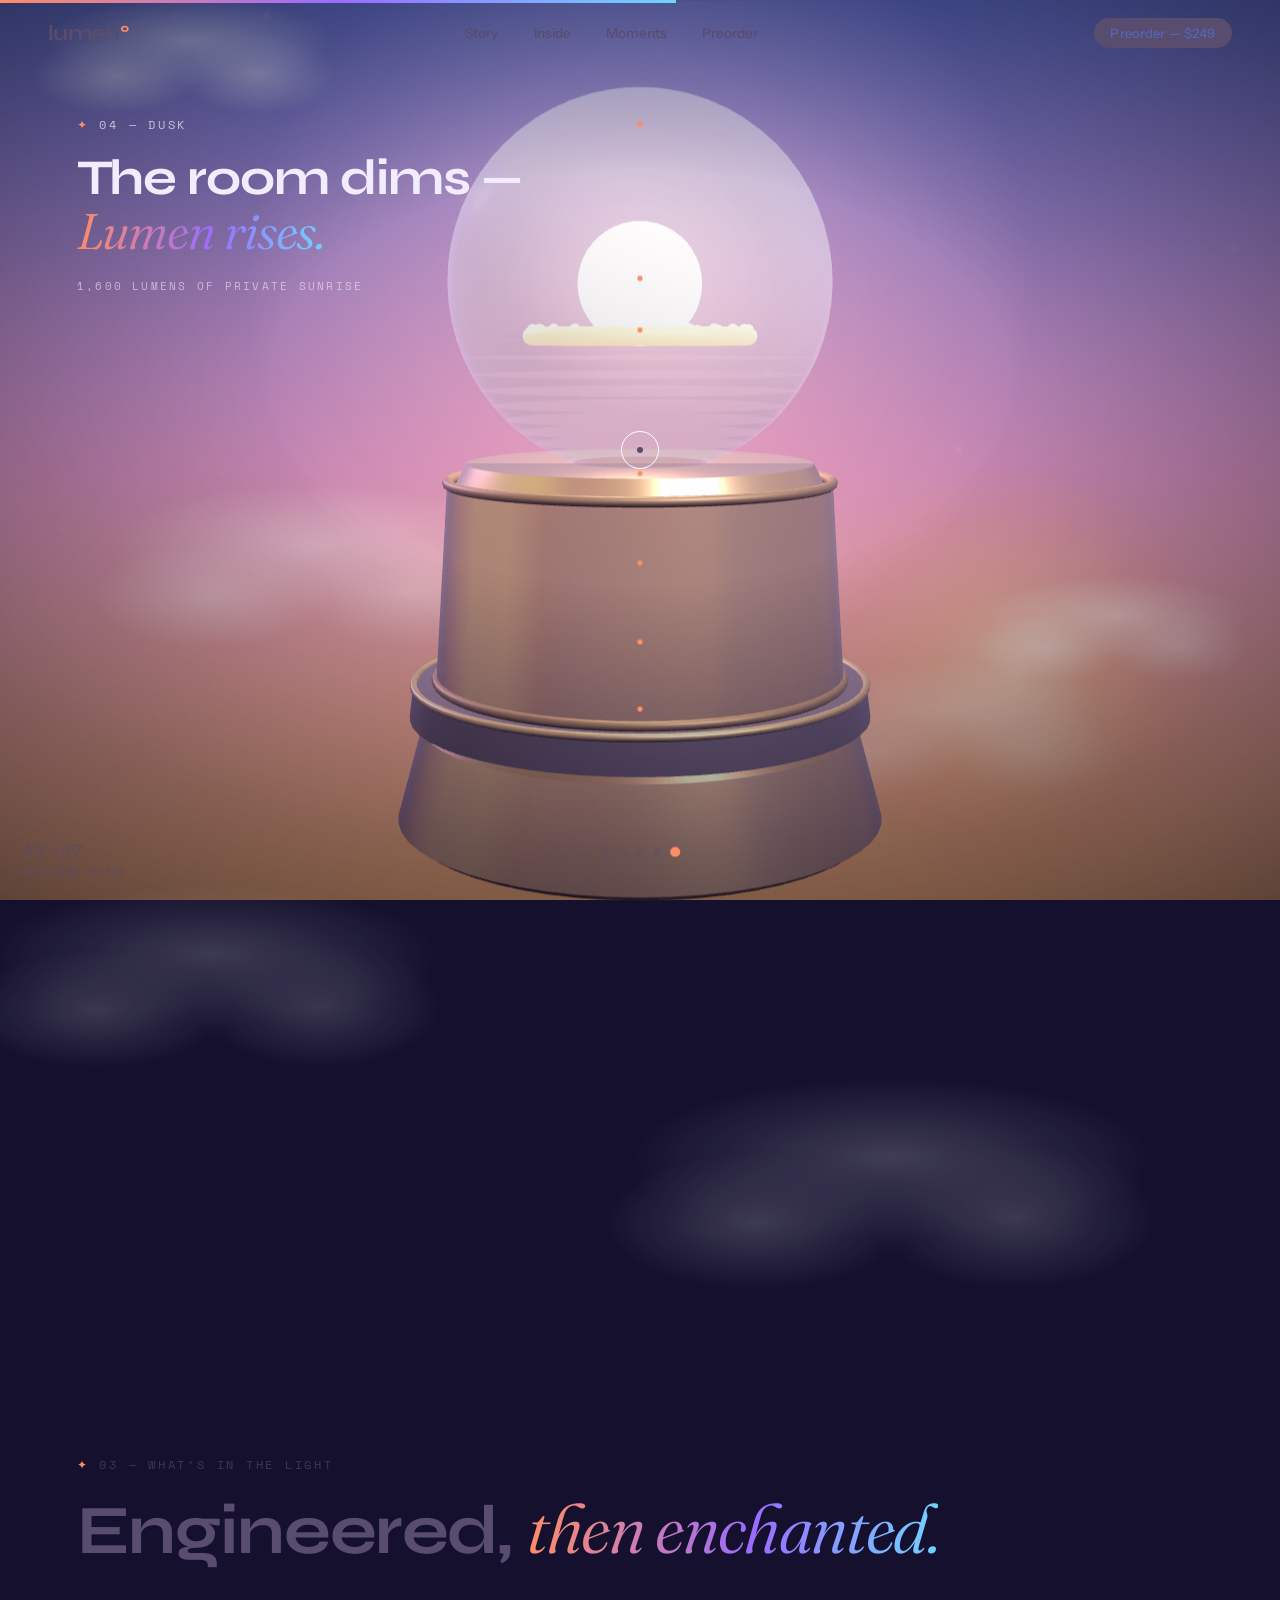
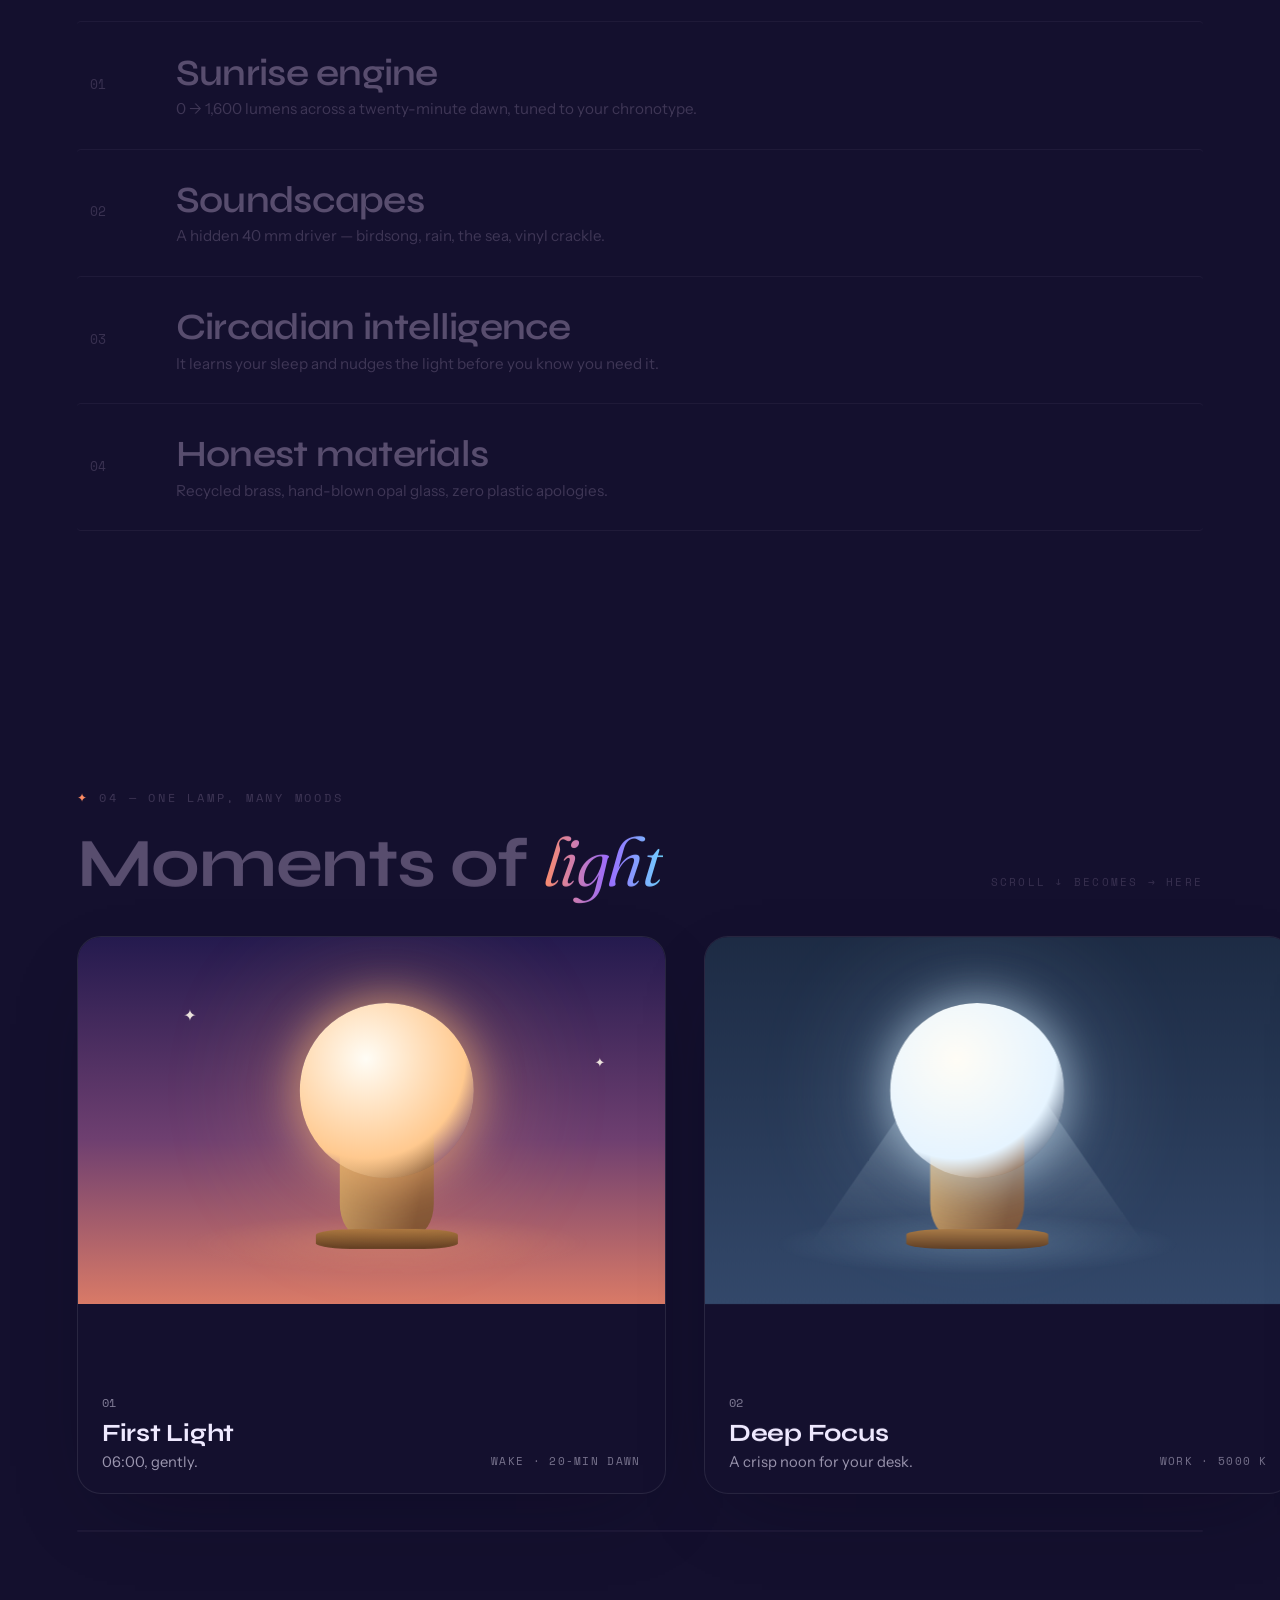
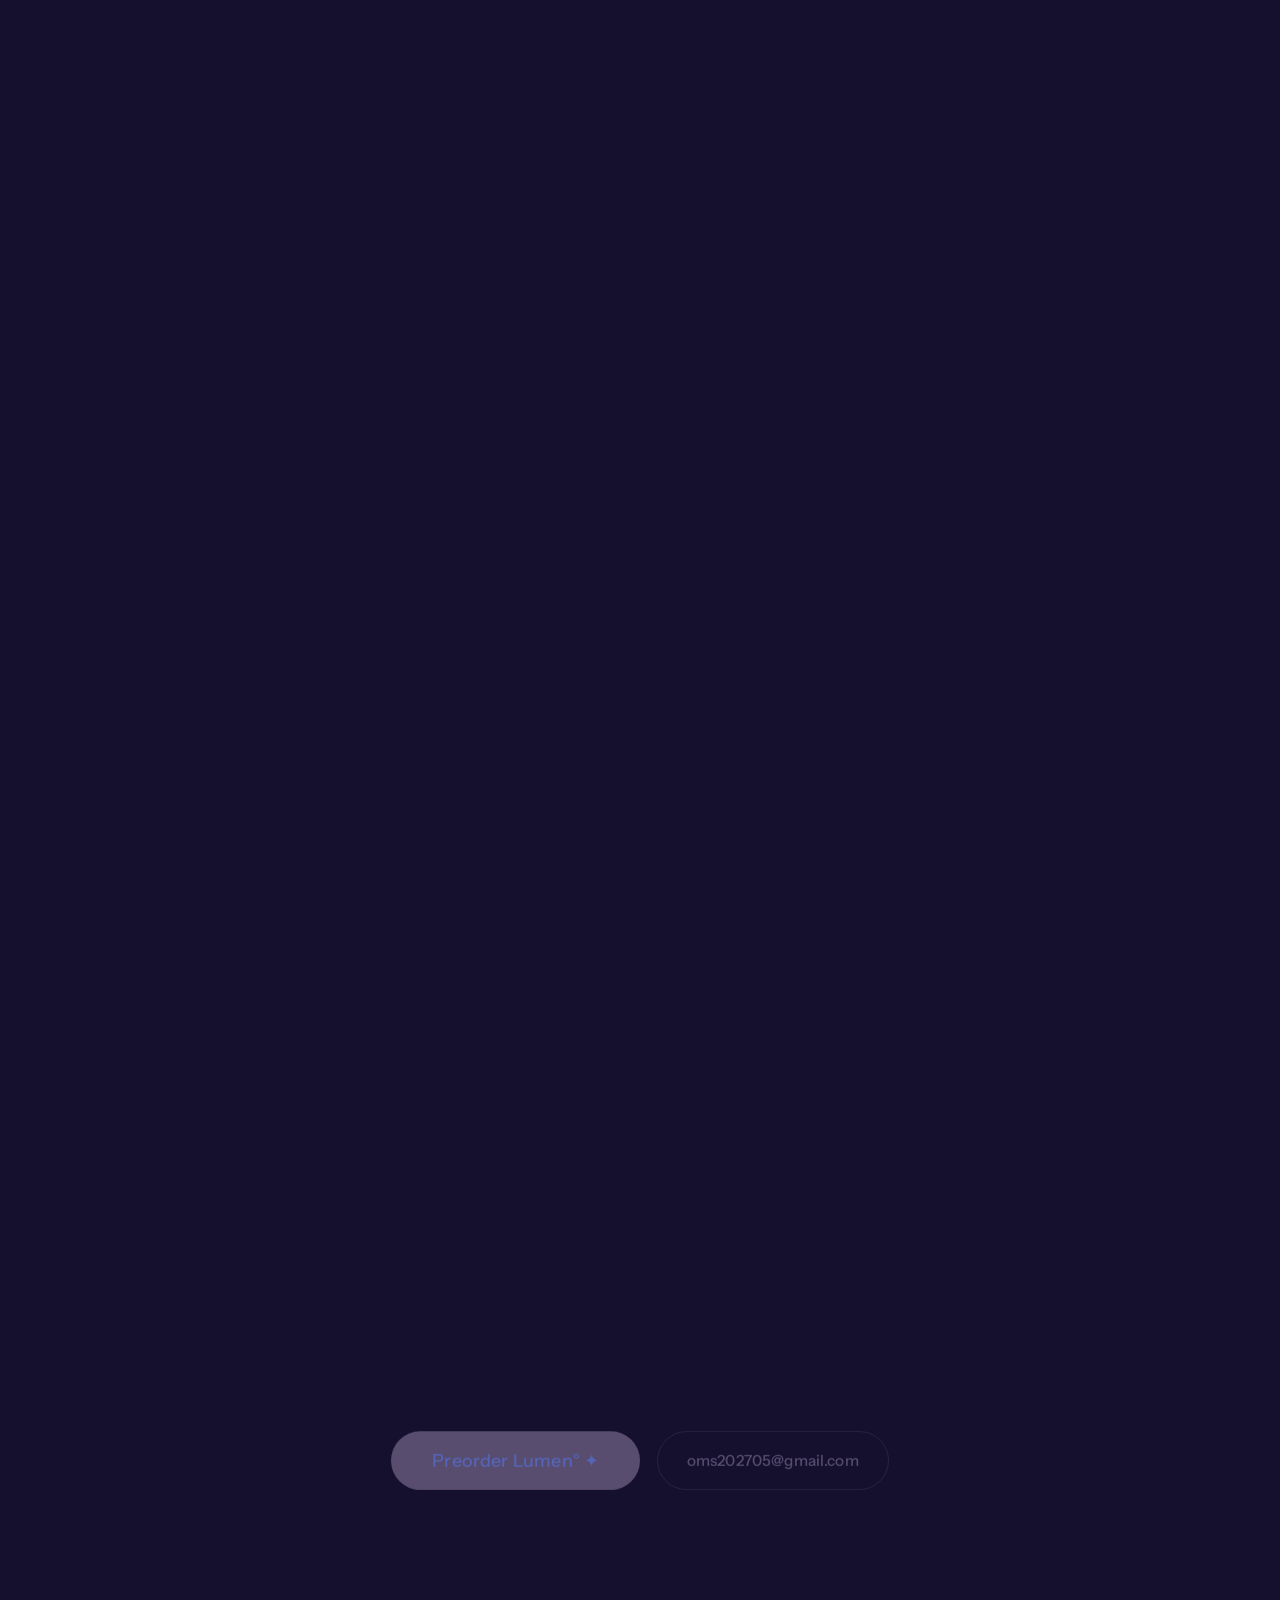
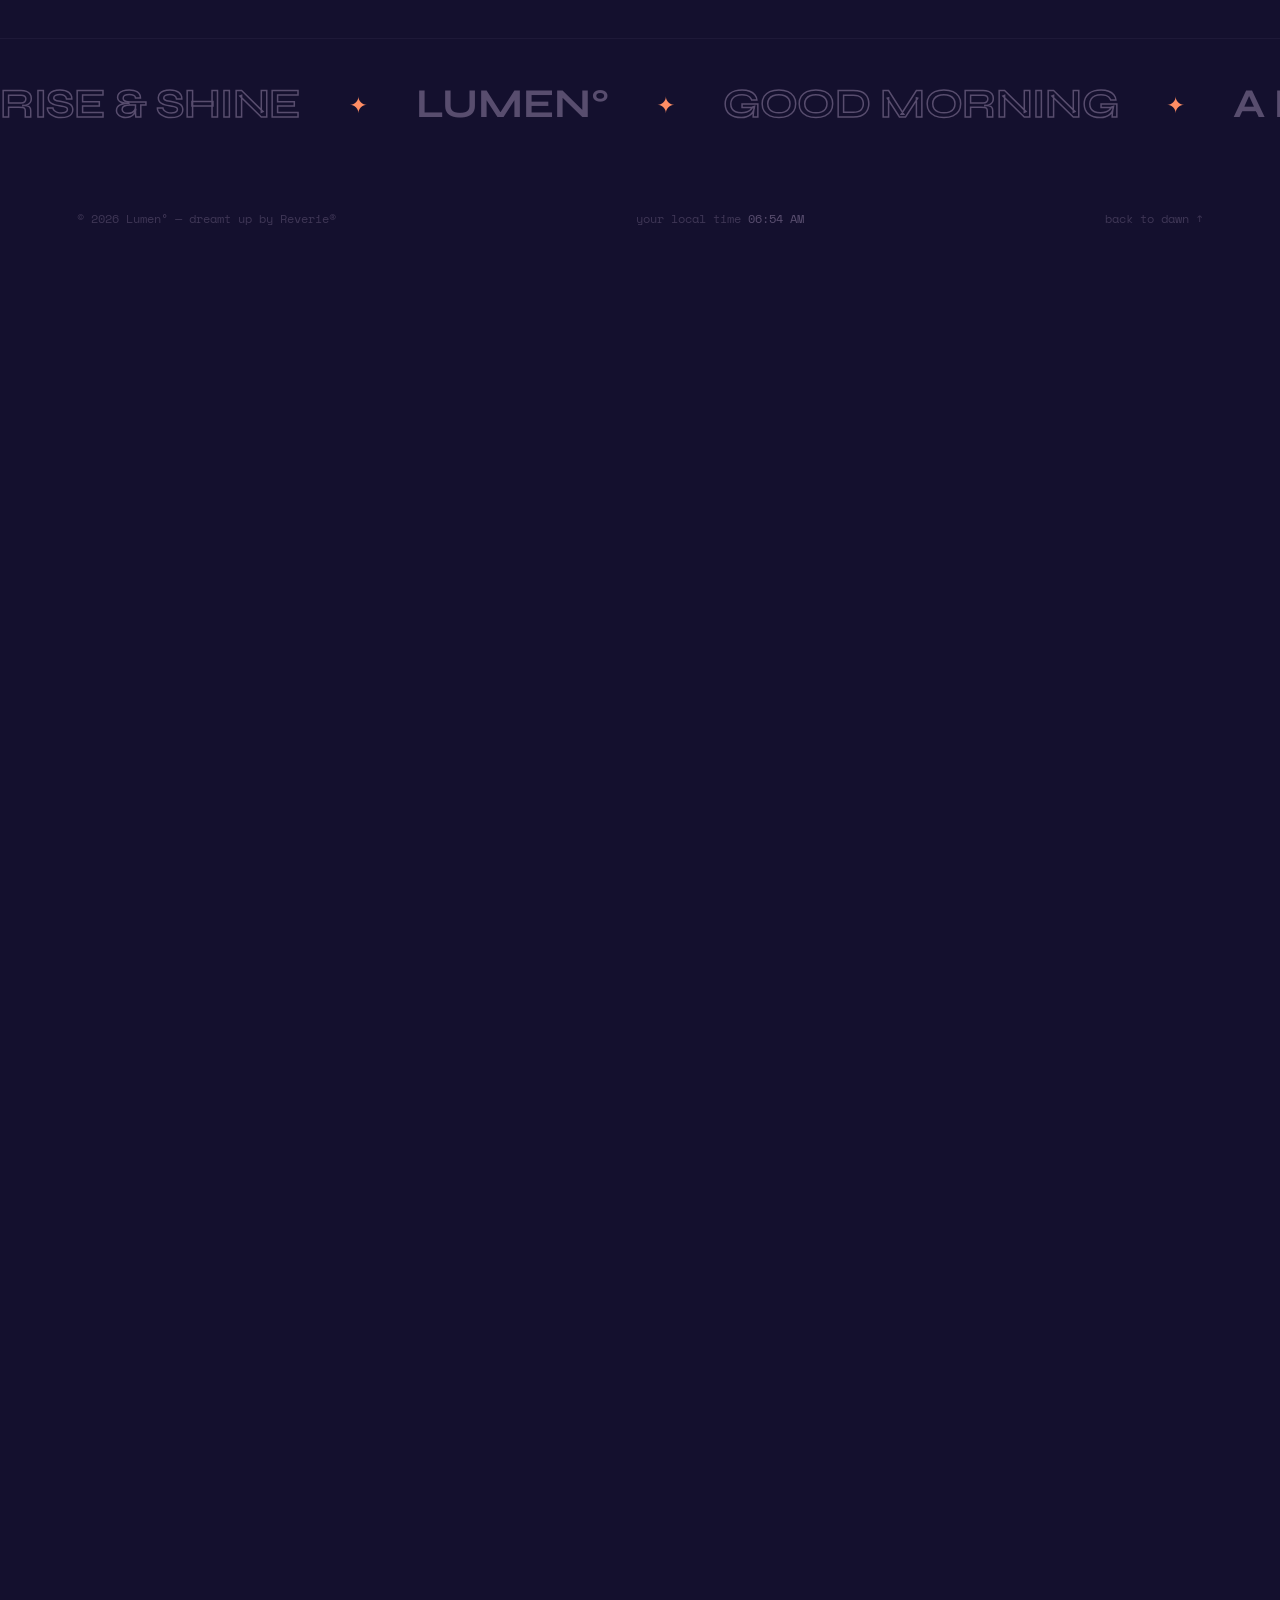
==== commit 4a75f52a: "Update contact email to oms202705@gmail.com Co-Authored-By: Claude Fable 5 <noreply@anthropic.com>" ====
--- a/index.html
+++ b/index.html
@@ -314,8 +314,8 @@
       <p class="giant-em clip"><em class="wave" data-split="chars">brighter</em></p>
       <p class="c-sub" data-reveal>$249 · free sunrise updates forever · 100-night guarantee.</p>
       <div class="hero-cta" data-reveal data-d="2">
-        <a class="btn btn-solid btn-big magnetic" href="mailto:gautamhridyansh@gmail.com?subject=Lumen%20preorder%20%E2%98%80" data-cursor="link"><span class="btn-txt">Preorder Lumen° ✦</span></a>
-        <button class="btn btn-ghost magnetic" id="copyEmail" data-cursor="link" type="button"><span class="btn-txt">gautamhridyansh@gmail.com</span></button>
+        <a class="btn btn-solid btn-big magnetic" href="mailto:oms202705@gmail.com?subject=Lumen%20preorder%20%E2%98%80" data-cursor="link"><span class="btn-txt">Preorder Lumen° ✦</span></a>
+        <button class="btn btn-ghost magnetic" id="copyEmail" data-cursor="link" type="button"><span class="btn-txt">oms202705@gmail.com</span></button>
       </div>
     </div>
   </section>
